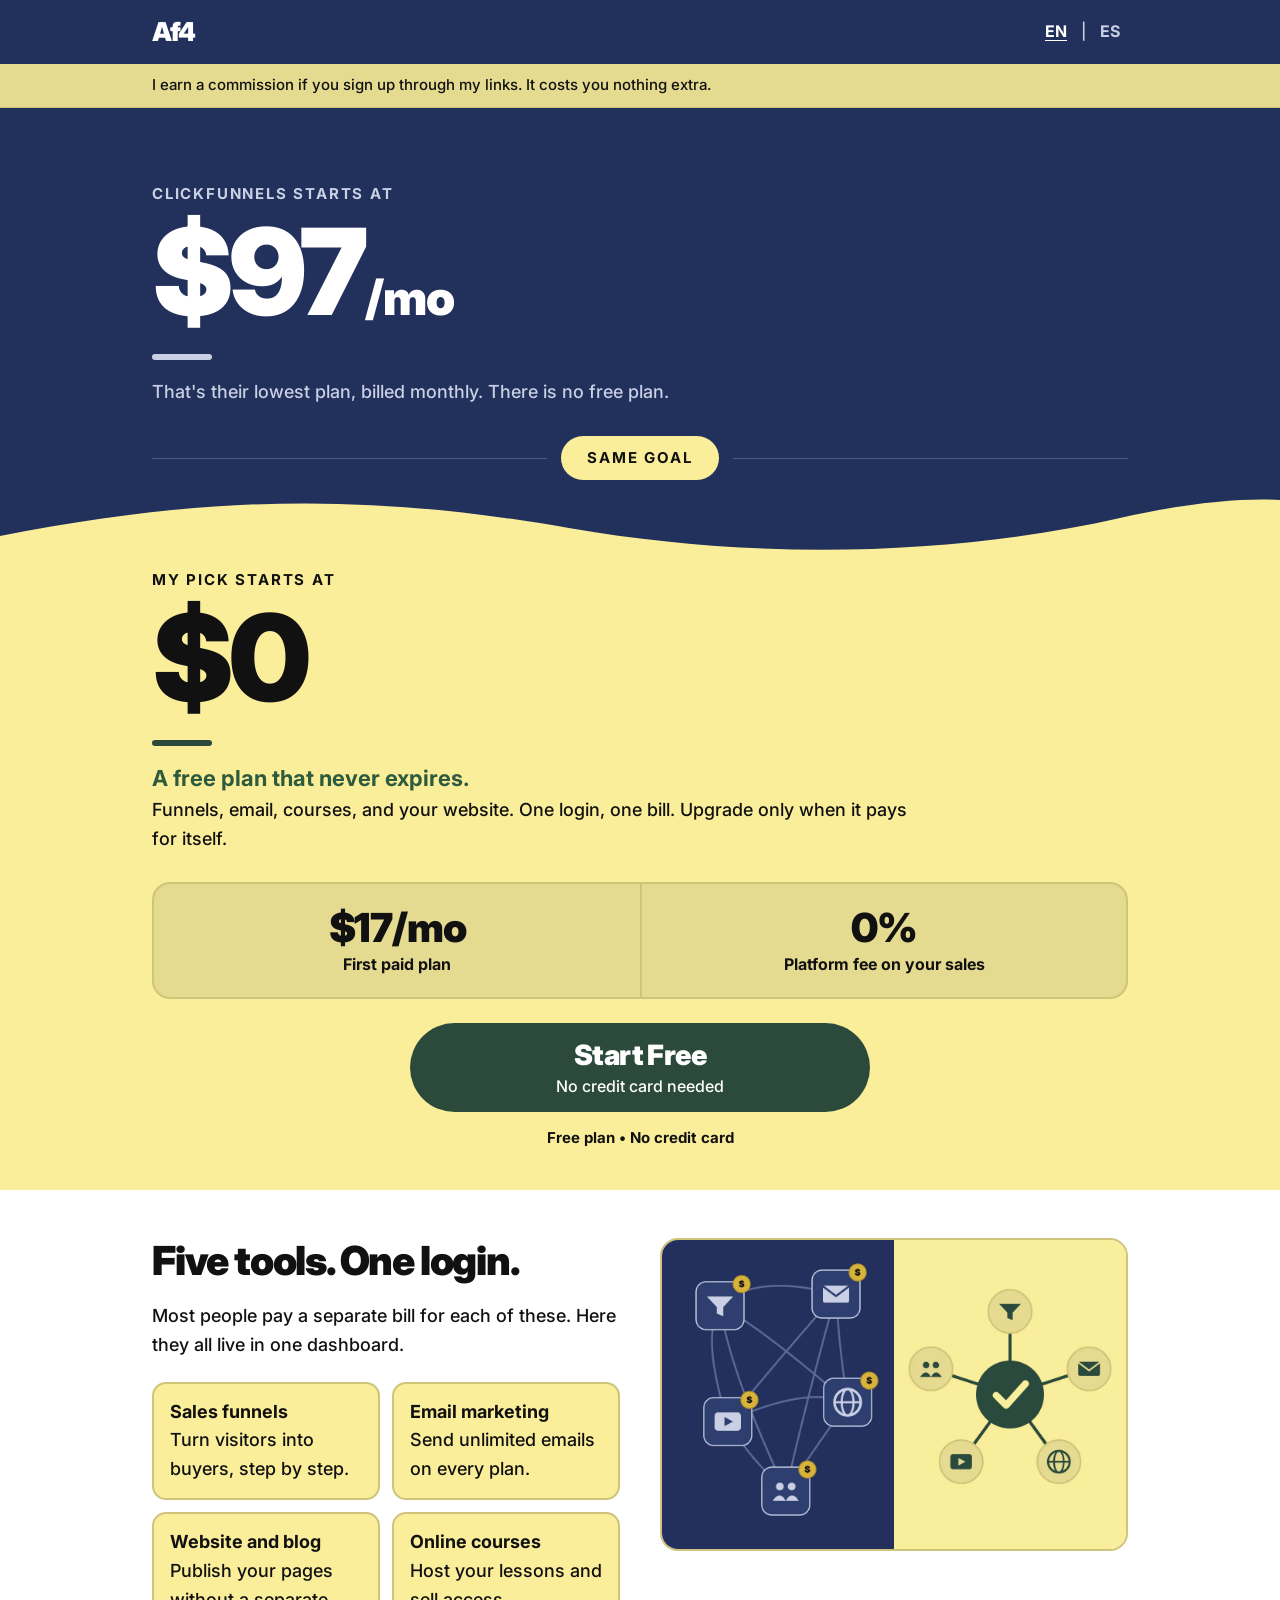
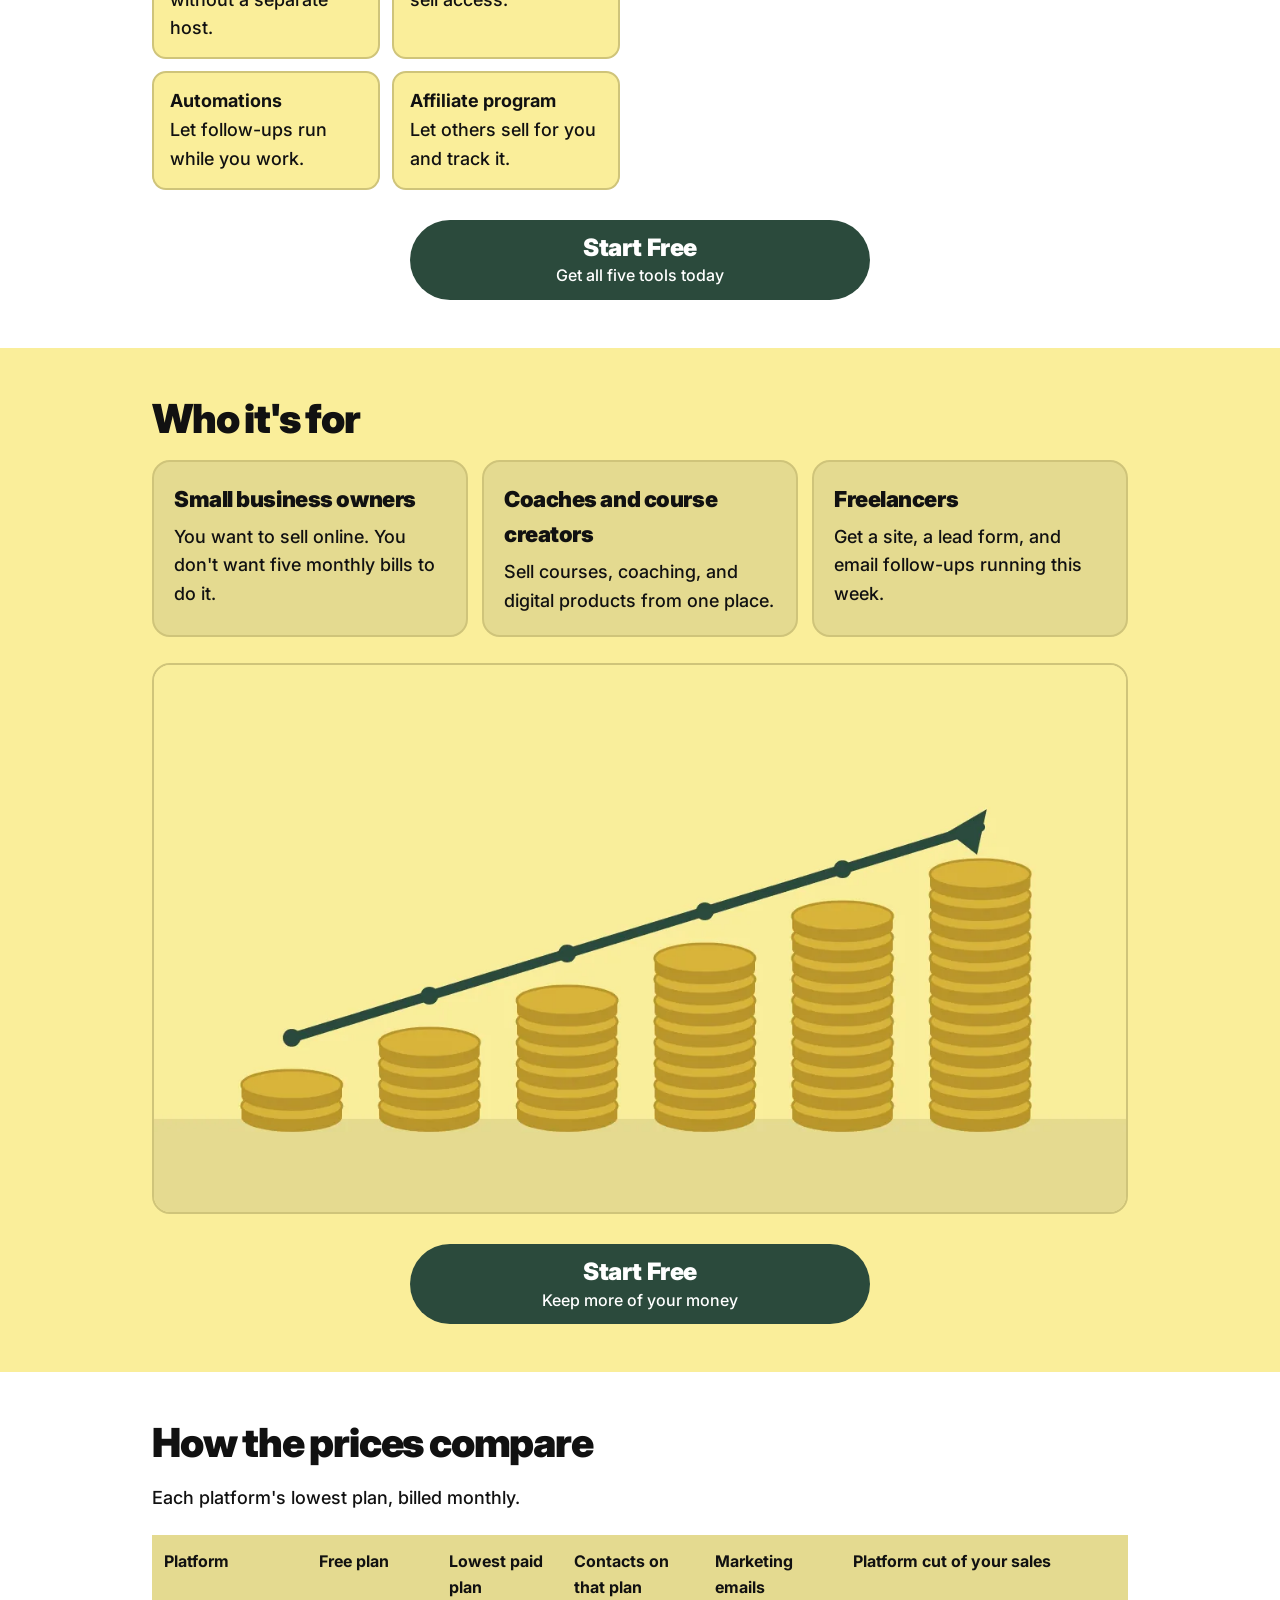
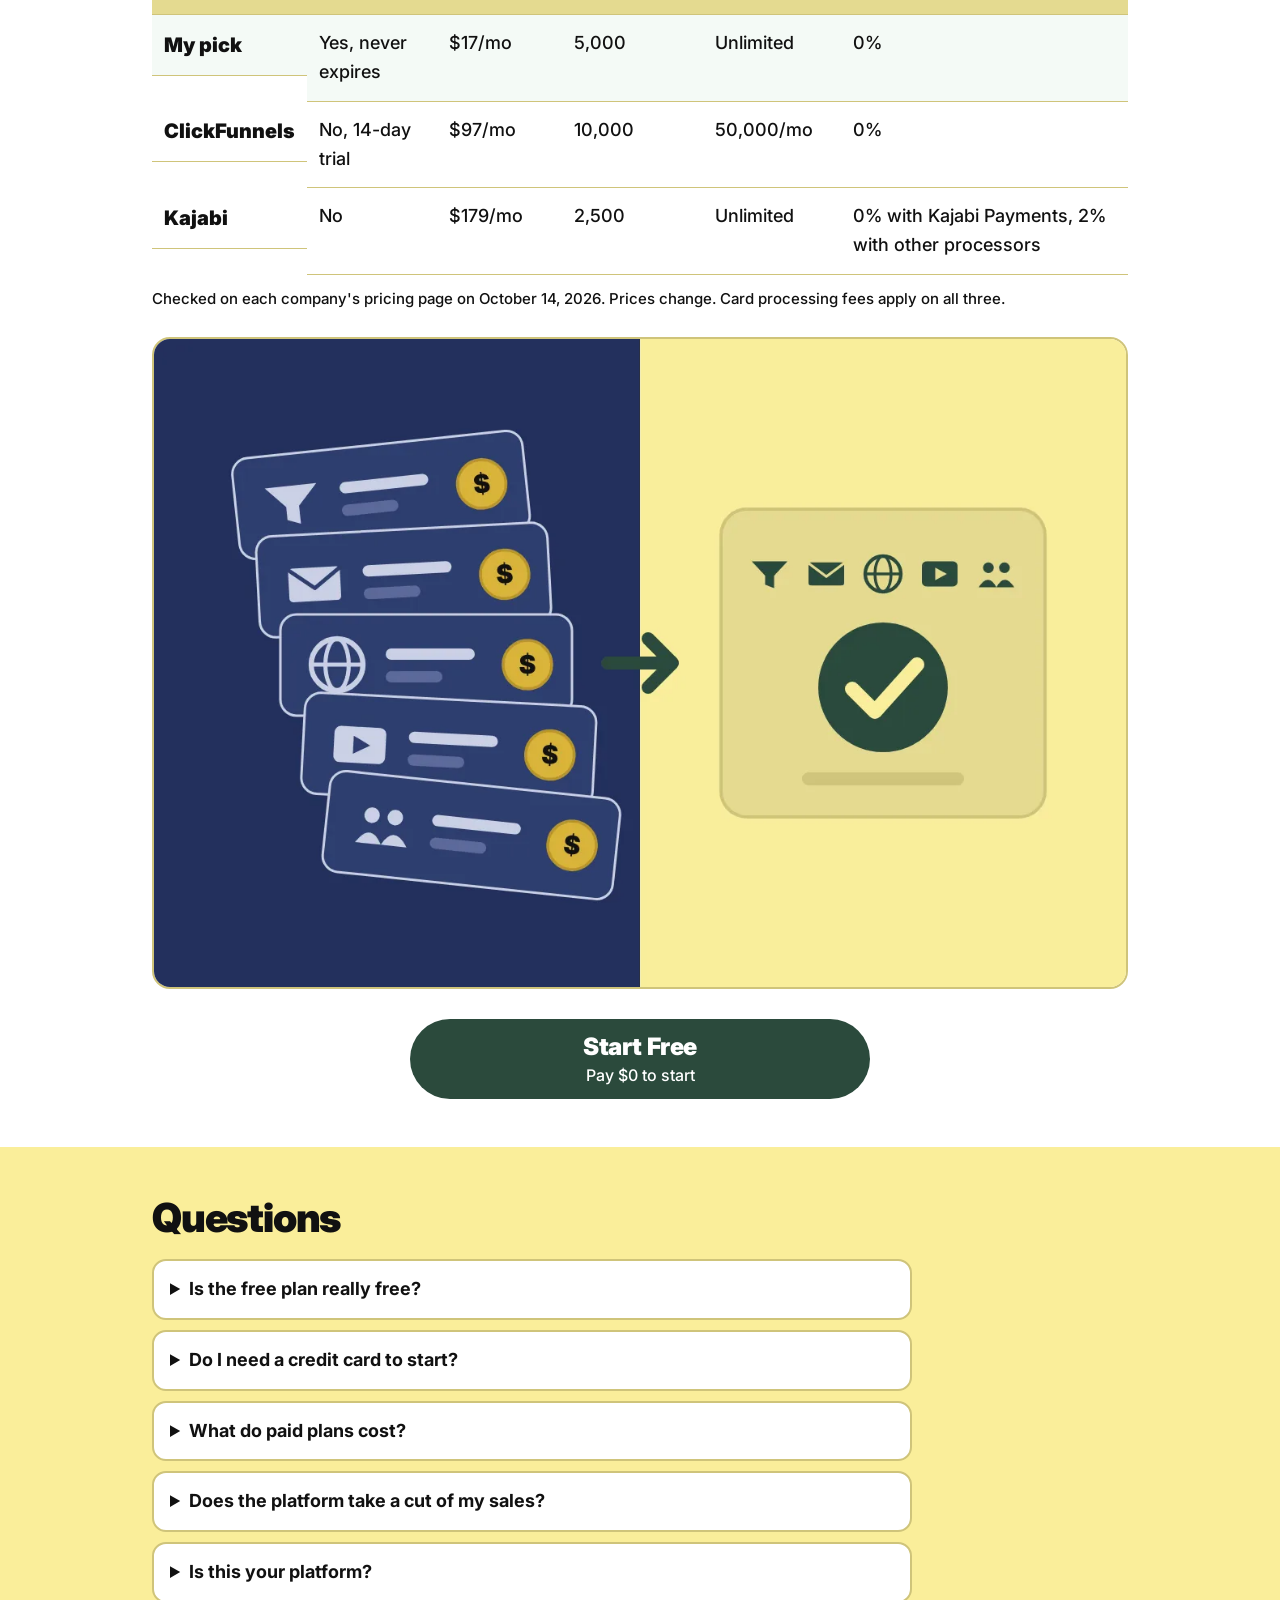
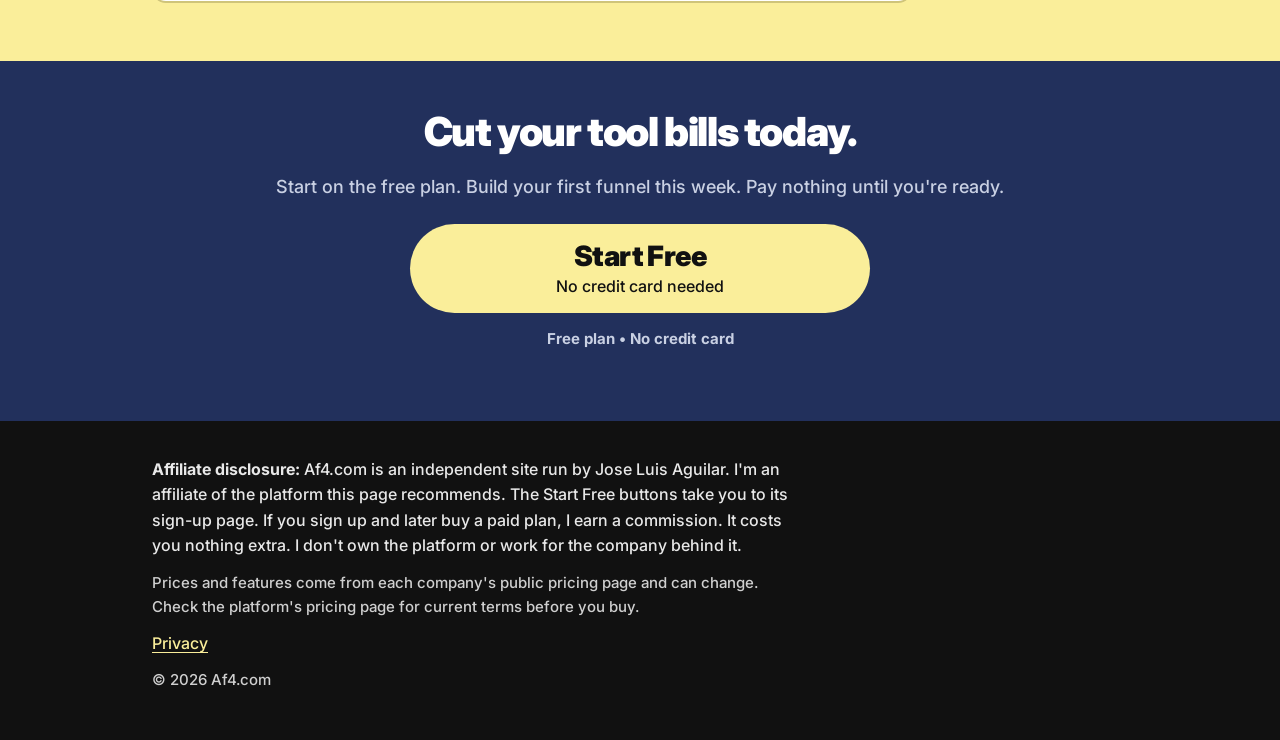
==== index.html @ 6cb2941d "Add files via upload" ====
<!doctype html>
<html lang="en">
<head>
<meta charset="utf-8">
<meta name="viewport" content="width=device-width, initial-scale=1">
<title>One Marketing Platform Instead of Five. Start at $0.</title>
<meta name="description" content="Funnels, email, courses, and a website in one platform. Cut your tool bills and start on a free plan that never expires. No credit card needed.">
<link rel="canonical" href="https://af4.com/">
<link rel="alternate" hreflang="en" href="https://af4.com/">
<link rel="alternate" hreflang="es" href="https://af4.com/es/">
<link rel="alternate" hreflang="x-default" href="https://af4.com/">
<meta property="og:type" content="website">
<meta property="og:locale" content="en_US">
<meta property="og:title" content="One Marketing Platform Instead of Five. Start at $0.">
<meta property="og:description" content="Stop paying for five tools. Funnels, email, courses, and a website in one place. Free plan, no credit card.">
<meta property="og:url" content="https://af4.com/">
<meta property="og:image" content="https://af4.com/assets/img/share-en.jpg">
<meta property="og:image:width" content="1200">
<meta property="og:image:height" content="630">
<meta name="twitter:card" content="summary_large_image">
<link rel="preconnect" href="https://fonts.googleapis.com">
<link rel="preconnect" href="https://fonts.gstatic.com" crossorigin>
<link href="https://fonts.googleapis.com/css2?family=Inter:wght@500;700;900&display=swap" rel="stylesheet">
<link rel="stylesheet" href="/assets/styles.css">
</head>
<body>
<a class="skip" href="#main">Skip to content</a>

<header class="site-header">
  <div class="wrap">
    <a class="wordmark" href="/">Af4</a>
    <nav class="lang" aria-label="Language">
      <a href="/" hreflang="en" lang="en" aria-current="page">EN</a>
      <span aria-hidden="true">|</span>
      <a href="/es/" hreflang="es" lang="es">ES</a>
    </nav>
  </div>
</header>

<div class="disclosure"><div class="wrap">I earn a commission if you sign up through my links. It costs you nothing extra.</div></div>

<main id="main">

  <!-- 3. Hero -->
  <section class="hero" aria-labelledby="hero-title">
    <div class="hero-top">
      <div class="wrap">
        <!-- Verified Oct 14, 2026: clickfunnels.com/pricing, Launch plan, monthly billing -->
        <p><span class="eyebrow">ClickFunnels starts at</span><span class="big">$97<small>/mo</small></span></p>
        <span class="bar" aria-hidden="true"></span>
        <p class="lede">That's their lowest plan, billed monthly. There is no free plan.</p>
        <div class="seam"><span class="pill">Same goal</span></div>
      </div>
    </div>
    <svg class="wave" viewBox="0 0 1440 80" preserveAspectRatio="none" aria-hidden="true" focusable="false">
      <path d="M0 52 C 240 10, 420 10, 640 44 C 860 78, 1080 70, 1260 34 C 1340 18, 1400 14, 1440 16 L1440 80 L0 80 Z" fill="#FAEE9A"/>
    </svg>
    <div class="hero-bottom">
      <div class="wrap">
        <h1 id="hero-title"><span class="eyebrow">My pick starts at</span><span class="big">$0</span></h1>
        <span class="bar" style="background:var(--green)" aria-hidden="true"></span>
        <p class="highlight">A free plan that never expires.</p>
        <p class="sub">Funnels, email, courses, and your website. One login, one bill. Upgrade only when it pays for itself.</p>

        <!-- 4. Stat box -->
        <section class="stats" aria-label="Key numbers">
          <div class="stat"><strong>$17/mo</strong><span>First paid plan</span></div>
          <div class="stat"><strong>0%</strong><span>Platform fee on your sales</span></div>
        </section>

        <!-- 5. Primary CTA -->
        <div class="cta-block">
          <a class="cta" href="https://systeme.io/?sa=sa0250011128a891fabc97c78c0dd8a0781482b298" target="_blank" rel="sponsored noopener">Start Free<small>No credit card needed</small></a>
          <p class="micro">Free plan • No credit card</p>
        </div>
      </div>
    </div>
  </section>

  <!-- 6. What you can build -->
  <section class="section section-alt" aria-labelledby="build-title">
    <div class="wrap split">
      <div>
        <h2 id="build-title">Five tools. One login.</h2>
        <p class="intro">Most people pay a separate bill for each of these. Here they all live in one dashboard.</p>
        <ul class="features">
          <li><b>Sales funnels</b>Turn visitors into buyers, step by step.</li>
          <li><b>Email marketing</b>Send unlimited emails on every plan.</li>
          <li><b>Website and blog</b>Publish your pages without a separate host.</li>
          <li><b>Online courses</b>Host your lessons and sell access.</li>
          <li><b>Automations</b>Let follow-ups run while you work.</li>
          <li><b>Affiliate program</b>Let others sell for you and track it.</li>
        </ul>
      </div>
      <img class="figure" src="/assets/img/one-platform-fewer-tools.webp" width="1200" height="800" loading="lazy" alt="Five separate tools tangled together on the left, the same five connected to one hub on the right">
    </div>
    <div class="wrap mid-cta">
      <a class="cta" href="https://systeme.io/?sa=sa0250011128a891fabc97c78c0dd8a0781482b298" target="_blank" rel="sponsored noopener">Start Free<small>Get all five tools today</small></a>
    </div>
  </section>

  <!-- 7. Who it's for -->
  <section class="section" aria-labelledby="who-title">
    <div class="wrap">
      <h2 id="who-title">Who it's for</h2>
      <div class="cards">
        <article class="card">
          <h3>Small business owners</h3>
          <p>You want to sell online. You don't want five monthly bills to do it.</p>
        </article>
        <article class="card">
          <h3>Coaches and course creators</h3>
          <p>Sell courses, coaching, and digital products from one place.</p>
        </article>
        <article class="card">
          <h3>Freelancers</h3>
          <p>Get a site, a lead form, and email follow-ups running this week.</p>
        </article>
      </div>
      <img class="figure" src="/assets/img/save-money-on-software.webp" width="1200" height="675" loading="lazy" alt="Stacks of coins growing taller month after month">
      <div class="mid-cta">
        <a class="cta" href="https://systeme.io/?sa=sa0250011128a891fabc97c78c0dd8a0781482b298" target="_blank" rel="sponsored noopener">Start Free<small>Keep more of your money</small></a>
      </div>
    </div>
  </section>

  <!-- 8. Comparison -->
  <section class="section section-alt" aria-labelledby="compare-title">
    <div class="wrap">
      <h2 id="compare-title">How the prices compare</h2>
      <p class="intro">Each platform's lowest plan, billed monthly.</p>
      <table class="compare">
        <caption>Checked on each company's pricing page on October 14, 2026. Prices change. Card processing fees apply on all three.</caption>
        <thead>
          <tr><th scope="col">Platform</th><th scope="col">Free plan</th><th scope="col">Lowest paid plan</th><th scope="col">Contacts on that plan</th><th scope="col">Marketing emails</th><th scope="col">Platform cut of your sales</th></tr>
        </thead>
        <tbody>
          <tr class="us">
            <th scope="row">My pick</th>
            <td data-label="Free plan">Yes, never expires</td>
            <td data-label="Lowest paid plan">$17/mo</td>
            <td data-label="Contacts on that plan">5,000</td>
            <td data-label="Marketing emails">Unlimited</td>
            <td data-label="Platform cut of your sales">0%</td>
          </tr>
          <tr>
            <th scope="row">ClickFunnels</th>
            <td data-label="Free plan">No, 14-day trial</td>
            <td data-label="Lowest paid plan">$97/mo</td>
            <td data-label="Contacts on that plan">10,000</td>
            <td data-label="Marketing emails">50,000/mo</td>
            <td data-label="Platform cut of your sales">0%</td>
          </tr>
          <tr>
            <th scope="row">Kajabi</th>
            <td data-label="Free plan">No</td>
            <td data-label="Lowest paid plan">$179/mo</td>
            <td data-label="Contacts on that plan">2,500</td>
            <td data-label="Marketing emails">Unlimited</td>
            <td data-label="Platform cut of your sales">0% with Kajabi Payments, 2% with other processors</td>
          </tr>
        </tbody>
      </table>
      <img class="figure" src="/assets/img/five-bills-to-one.webp" width="1200" height="800" loading="lazy" alt="Five monthly tool bills on the left replaced by one platform on the right">
      <div class="mid-cta">
        <a class="cta" href="https://systeme.io/?sa=sa0250011128a891fabc97c78c0dd8a0781482b298" target="_blank" rel="sponsored noopener">Start Free<small>Pay $0 to start</small></a>
      </div>
    </div>
  </section>

  <!-- 9. FAQ -->
  <section class="section faq" aria-labelledby="faq-title">
    <div class="wrap">
      <h2 id="faq-title">Questions</h2>
      <details>
        <summary>Is the free plan really free?</summary>
        <p>Yes. It never expires. It includes up to 2,000 contacts, 3 funnels, and 1 course.</p>
      </details>
      <details>
        <summary>Do I need a credit card to start?</summary>
        <p>No. You can sign up for the free plan without one.</p>
      </details>
      <details>
        <summary>What do paid plans cost?</summary>
        <p>Paid plans are $17, $47, and $97 a month. Annual billing gives you 2 months free. Paid plans come with a 14-day free trial.</p>
      </details>
      <details>
        <summary>Does the platform take a cut of my sales?</summary>
        <p>No. It charges 0% transaction fees on every plan. Your payment processor, like Stripe or PayPal, still charges its own fee.</p>
      </details>
      <details>
        <summary>Is this your platform?</summary>
        <p>No. I'm an independent affiliate. The Start Free buttons take you to the platform's own sign-up page. If you sign up and later buy a paid plan, I earn a commission. Your price stays the same.</p>
      </details>
    </div>
  </section>

  <!-- 10. Final CTA -->
  <section class="section final" aria-labelledby="final-title">
    <div class="wrap">
      <h2 id="final-title">Cut your tool bills today.</h2>
      <p>Start on the free plan. Build your first funnel this week. Pay nothing until you're ready.</p>
      <a class="cta" href="https://systeme.io/?sa=sa0250011128a891fabc97c78c0dd8a0781482b298" target="_blank" rel="sponsored noopener">Start Free<small>No credit card needed</small></a>
      <p class="micro">Free plan • No credit card</p>
    </div>
  </section>

</main>

<!-- 11. Footer -->
<footer class="site-footer">
  <div class="wrap">
    <p><strong>Affiliate disclosure:</strong> Af4.com is an independent site run by Jose Luis Aguilar. I'm an affiliate of the platform this page recommends. The Start Free buttons take you to its sign-up page. If you sign up and later buy a paid plan, I earn a commission. It costs you nothing extra. I don't own the platform or work for the company behind it.</p>
    <p class="fineprint">Prices and features come from each company's public pricing page and can change. Check the platform's pricing page for current terms before you buy.</p>
    <p><a href="/privacy.html">Privacy</a></p>
    <p class="fineprint">© 2026 Af4.com</p>
  </div>
</footer>

<div class="sticky-cta">
  <span>Free plan. No credit card.</span>
  <a href="https://systeme.io/?sa=sa0250011128a891fabc97c78c0dd8a0781482b298" target="_blank" rel="sponsored noopener">Start Free</a>
</div>
</body>
</html>
---- assets/styles.css ----
/* Af4.com shared styles. Mobile first. Tokens from AF4context.md */
:root {
  --navy: #22305C;
  --navy-text: #C9D0E3;
  --yellow: #FAEE9A;
  --yellow-card: #E4DA90;
  --card-border: #CFC47A;
  --green: #2B4A3C;
  --green-text: #2E5A3E;
  --ink: #111111;
  --white: #FFFFFF;
  --font: "Inter", system-ui, -apple-system, "Segoe UI", Roboto, sans-serif;
  --measure: 65ch;
  --gutter: 20px;
}

*, *::before, *::after { box-sizing: border-box; }

html { -webkit-text-size-adjust: 100%; }

body {
  margin: 0;
  font-family: var(--font);
  font-weight: 500;
  font-size: 18px;
  line-height: 1.6;
  color: var(--ink);
  background: var(--yellow);
  overflow-x: hidden;
}

img { max-width: 100%; height: auto; display: block; }

a { color: var(--green-text); text-underline-offset: 3px; }

a:focus-visible, summary:focus-visible {
  outline: 3px solid var(--green);
  outline-offset: 3px;
  border-radius: 6px;
}

.wrap {
  width: 100%;
  max-width: 1040px;
  margin: 0 auto;
  padding: 0 var(--gutter);
}

.skip {
  position: absolute;
  left: -9999px;
}
.skip:focus {
  left: 12px; top: 12px;
  background: var(--white);
  padding: 8px 12px;
  z-index: 10;
}

/* Header */
.site-header { background: var(--navy); }
.site-header .wrap {
  display: flex;
  align-items: center;
  justify-content: space-between;
  min-height: 64px;
}
.wordmark {
  color: var(--white);
  font-weight: 900;
  font-size: 26px;
  letter-spacing: -0.03em;
  text-decoration: none;
}
.lang { display: flex; gap: 6px; align-items: center; color: var(--navy-text); font-size: 16px; }
.lang a {
  color: var(--navy-text);
  font-weight: 700;
  text-decoration: none;
  padding: 6px 8px;
  border-radius: 8px;
}
.lang a[aria-current="page"] { color: var(--white); text-decoration: underline; }

/* Short disclosure, above the fold */
.disclosure {
  margin: 0;
  background: var(--yellow-card);
  border-bottom: 1px solid var(--card-border);
  font-size: 15px;
  line-height: 1.5;
  padding: 10px 0;
}

/* Hero */
.hero-top {
  background: var(--navy);
  color: var(--white);
  padding-top: 40px;
}
.eyebrow {
  display: block;
  margin: 0 0 6px;
  font-size: 15px;
  font-weight: 700;
  letter-spacing: 0.12em;
  text-transform: uppercase;
}
.hero-top .eyebrow { color: var(--navy-text); }
.big {
  display: block;
  margin: 0;
  font-weight: 900;
  font-size: 56px;
  line-height: 1;
  letter-spacing: -0.04em;
}
.big small { font-size: 0.4em; letter-spacing: -0.02em; }
.bar {
  display: block;
  width: 60px;
  height: 6px;
  border-radius: 6px;
  background: var(--navy-text);
  margin: 22px 0 18px;
}
.lede { margin: 0; color: var(--navy-text); max-width: var(--measure); }

.seam {
  display: flex;
  align-items: center;
  gap: 14px;
  padding: 30px 0 4px;
}
.seam::before, .seam::after {
  content: "";
  flex: 1;
  height: 1px;
  background: #4A5A8C;
}
.pill {
  background: var(--yellow);
  color: var(--ink);
  font-weight: 700;
  font-size: 15px;
  letter-spacing: 0.12em;
  text-transform: uppercase;
  border-radius: 999px;
  padding: 10px 26px;
  white-space: nowrap;
}

.wave { display: block; width: 100%; height: 56px; background: var(--navy); }

.hero-bottom { padding: 4px 0 40px; }
.hero-bottom h1 { margin: 0; }
.highlight {
  margin: 10px 0 2px;
  color: var(--green-text);
  font-weight: 700;
  font-size: 22px;
  line-height: 1.35;
}
.sub { margin: 0; max-width: var(--measure); }

/* Stat box */
.stats {
  display: grid;
  grid-template-columns: 1fr 1fr;
  margin: 28px 0 0;
  background: var(--yellow-card);
  border: 2px solid var(--card-border);
  border-radius: 18px;
  overflow: hidden;
}
.stat { padding: 18px 12px; text-align: center; }
.stat + .stat { border-left: 2px solid var(--card-border); }
.stat strong {
  display: block;
  font-weight: 900;
  font-size: 30px;
  line-height: 1.1;
  letter-spacing: -0.03em;
}
.stat span { display: block; font-size: 16px; font-weight: 700; line-height: 1.35; margin-top: 4px; }

/* CTA */
.cta-block { margin-top: 24px; text-align: center; }
.cta {
  display: inline-block;
  width: 100%;
  max-width: 460px;
  background: var(--green);
  color: var(--white);
  text-decoration: none;
  border-radius: 999px;
  padding: 16px 24px;
  font-weight: 900;
  font-size: 28px;
  line-height: 1.2;
  letter-spacing: -0.02em;
}
.cta small {
  display: block;
  font-weight: 500;
  font-size: 16px;
  letter-spacing: 0;
  margin-top: 4px;
}
.cta:hover { background: #1F3A2D; }
.micro { margin: 14px 0 0; font-size: 15px; font-weight: 700; }

/* Sections */
.section { padding: 48px 0; }
.section-alt { background: var(--white); }
.section h2 {
  margin: 0 0 18px;
  font-weight: 900;
  font-size: 32px;
  line-height: 1.15;
  letter-spacing: -0.03em;
}
.intro { margin: 0 0 22px; max-width: var(--measure); }
.figure { margin: 26px 0 0; border-radius: 18px; overflow: hidden; border: 2px solid var(--card-border); }

/* Features */
.features { list-style: none; margin: 0; padding: 0; display: grid; gap: 12px; }
.features li {
  background: var(--white);
  border: 2px solid var(--card-border);
  border-radius: 14px;
  padding: 14px 16px;
  max-width: var(--measure);
}
.section-alt .features li { background: var(--yellow); }
.features b { display: block; font-weight: 700; }

/* Audience cards */
.cards { display: grid; gap: 14px; }
.card {
  background: var(--yellow-card);
  border: 2px solid var(--card-border);
  border-radius: 18px;
  padding: 20px;
}
.card h3 { margin: 0 0 6px; font-size: 22px; font-weight: 900; letter-spacing: -0.02em; }
.card p { margin: 0; }

/* Comparison table: cards on phones, table on wider screens */
.compare { width: 100%; border-collapse: collapse; }
.compare caption {
  caption-side: bottom;
  text-align: left;
  font-size: 15px;
  margin-top: 12px;
}
.compare thead { position: absolute; left: -9999px; }
.compare tr {
  display: block;
  background: var(--white);
  border: 2px solid var(--card-border);
  border-radius: 18px;
  padding: 12px 16px;
  margin-bottom: 14px;
}
.compare tr.us { border-color: var(--green); border-width: 3px; }
.compare th[scope="row"] {
  display: block;
  text-align: left;
  font-size: 22px;
  font-weight: 900;
  padding: 4px 0 8px;
}
.compare td {
  display: flex;
  justify-content: space-between;
  gap: 12px;
  padding: 8px 0;
  border-top: 1px solid var(--yellow-card);
  text-align: right;
}
.compare td::before {
  content: attr(data-label);
  font-weight: 700;
  text-align: left;
}

/* FAQ */
.faq details {
  background: var(--white);
  border: 2px solid var(--card-border);
  border-radius: 14px;
  padding: 0 16px;
  margin-bottom: 10px;
  max-width: 760px;
}
.faq summary {
  cursor: pointer;
  font-weight: 700;
  padding: 14px 0;
}
.faq details p { margin: 0 0 16px; max-width: var(--measure); }

/* Final CTA */
.final { background: var(--navy); color: var(--white); text-align: center; }
.final h2 { color: var(--white); }
.final p { color: var(--navy-text); margin: 0 auto 22px; max-width: var(--measure); }
.final .micro { color: var(--navy-text); margin-top: 14px; }
.final .cta { background: var(--yellow); color: var(--ink); }
.final .cta:hover { background: #F3E47A; }

/* Footer */
.site-footer {
  background: var(--ink);
  color: #E8E8E8;
  padding: 36px 0;
  font-size: 16px;
}
.site-footer p { margin: 0 0 12px; max-width: var(--measure); }
.site-footer a { color: var(--yellow); }
.site-footer .fineprint { font-size: 15px; color: #CFCFCF; }

/* Tablet and up */
@media (min-width: 640px) {
  :root { --gutter: 32px; }
  .big { font-size: 96px; }
  .stat strong { font-size: 40px; }
  .stat { padding: 22px 16px; }
  .section h2 { font-size: 40px; }
  .features { grid-template-columns: 1fr 1fr; }
  .cards { grid-template-columns: repeat(3, 1fr); }
  .wave { height: 80px; }
}

@media (min-width: 900px) {
  .hero-top { padding-top: 56px; }
  .big { font-size: 120px; }
  .split { display: grid; grid-template-columns: 1fr 1fr; gap: 40px; align-items: start; }
  .split .figure { margin-top: 0; }

  .compare thead { position: static; }
  .compare tr, .compare tr.us { display: table-row; border: 0; padding: 0; margin: 0; background: none; }
  .compare th, .compare td {
    display: table-cell;
    padding: 14px 12px;
    border-bottom: 1px solid var(--card-border);
    text-align: left;
    vertical-align: top;
    font-size: 18px;
  }
  .compare thead th { font-size: 16px; font-weight: 700; background: var(--yellow-card); }
  .compare th[scope="row"] { font-size: 20px; padding: 14px 12px; }
  .compare tr.us th, .compare tr.us td { background: #F4FAF6; }
  .compare td::before { content: none; }
}

/* Mid-page CTAs: one after each main section */
.mid-cta {
  margin-top: 30px;
  text-align: center;
}
.mid-cta .cta { font-size: 24px; padding: 14px 24px; }
.mid-cta p { margin: 10px auto 0; font-size: 16px; font-weight: 700; max-width: var(--measure); }

/* Sticky sign-up bar, phones only */
.sticky-cta {
  position: fixed;
  left: 0; right: 0; bottom: 0;
  z-index: 20;
  background: var(--navy);
  border-top: 2px solid var(--yellow);
  padding: 10px var(--gutter) calc(10px + env(safe-area-inset-bottom));
  display: flex;
  align-items: center;
  justify-content: space-between;
  gap: 12px;
}
.sticky-cta span { color: var(--white); font-weight: 700; font-size: 16px; line-height: 1.3; }
.sticky-cta a {
  flex-shrink: 0;
  background: var(--yellow);
  color: var(--ink);
  font-weight: 900;
  font-size: 18px;
  text-decoration: none;
  border-radius: 999px;
  padding: 10px 20px;
}
body { padding-bottom: 76px; }

@media (min-width: 900px) {
  .sticky-cta { display: none; }
  body { padding-bottom: 0; }
}
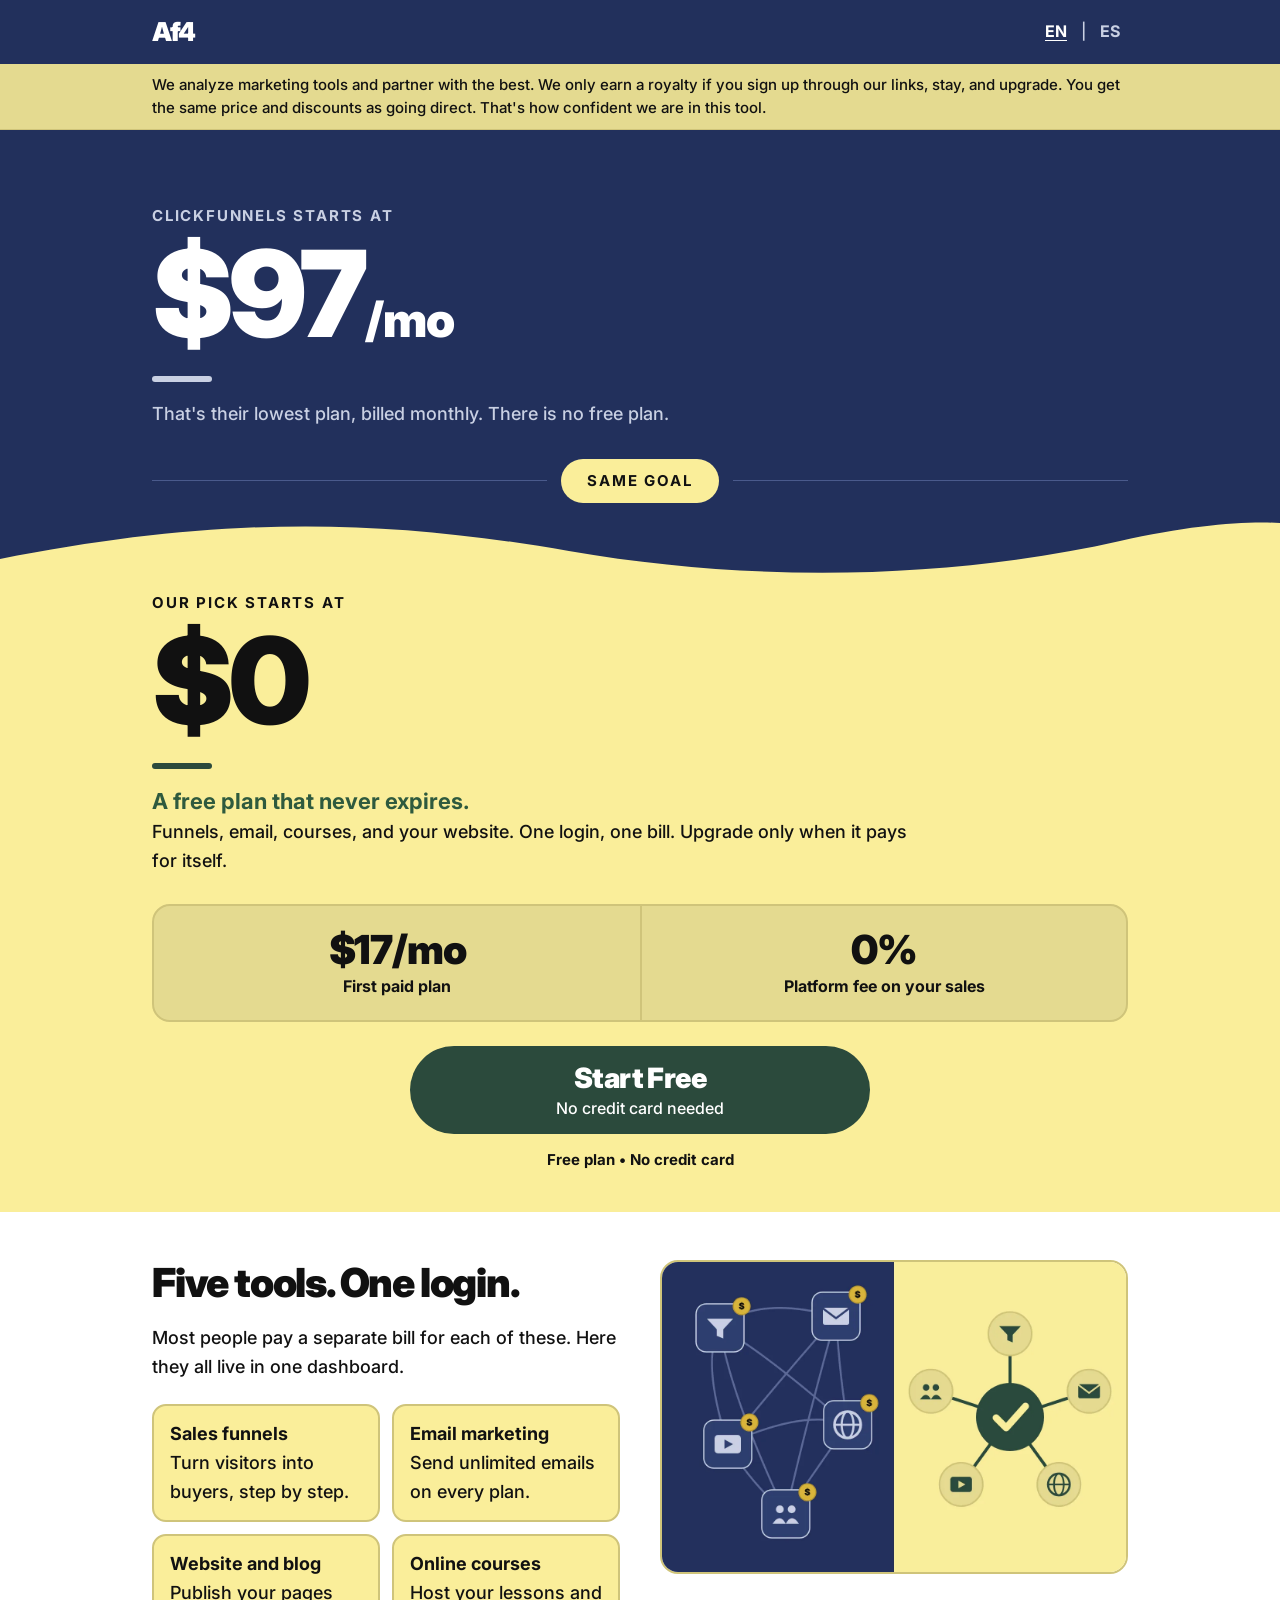
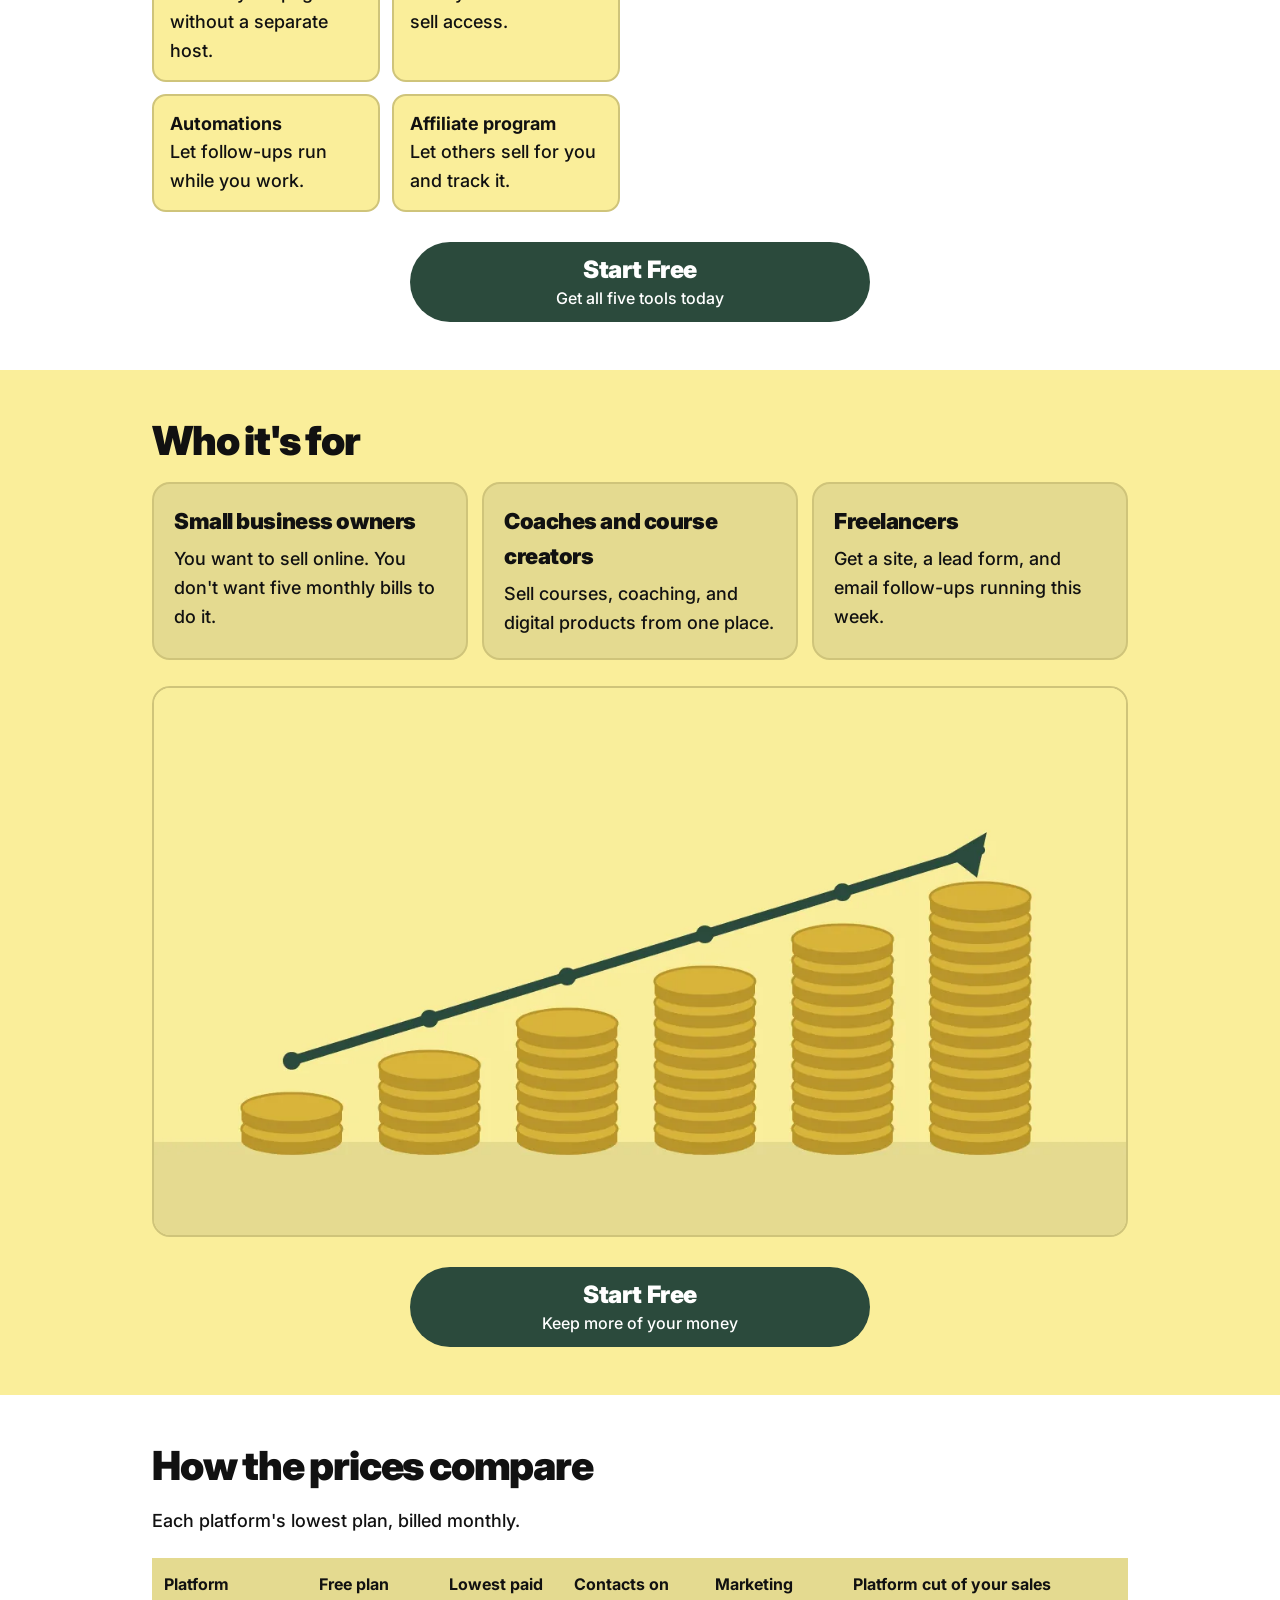
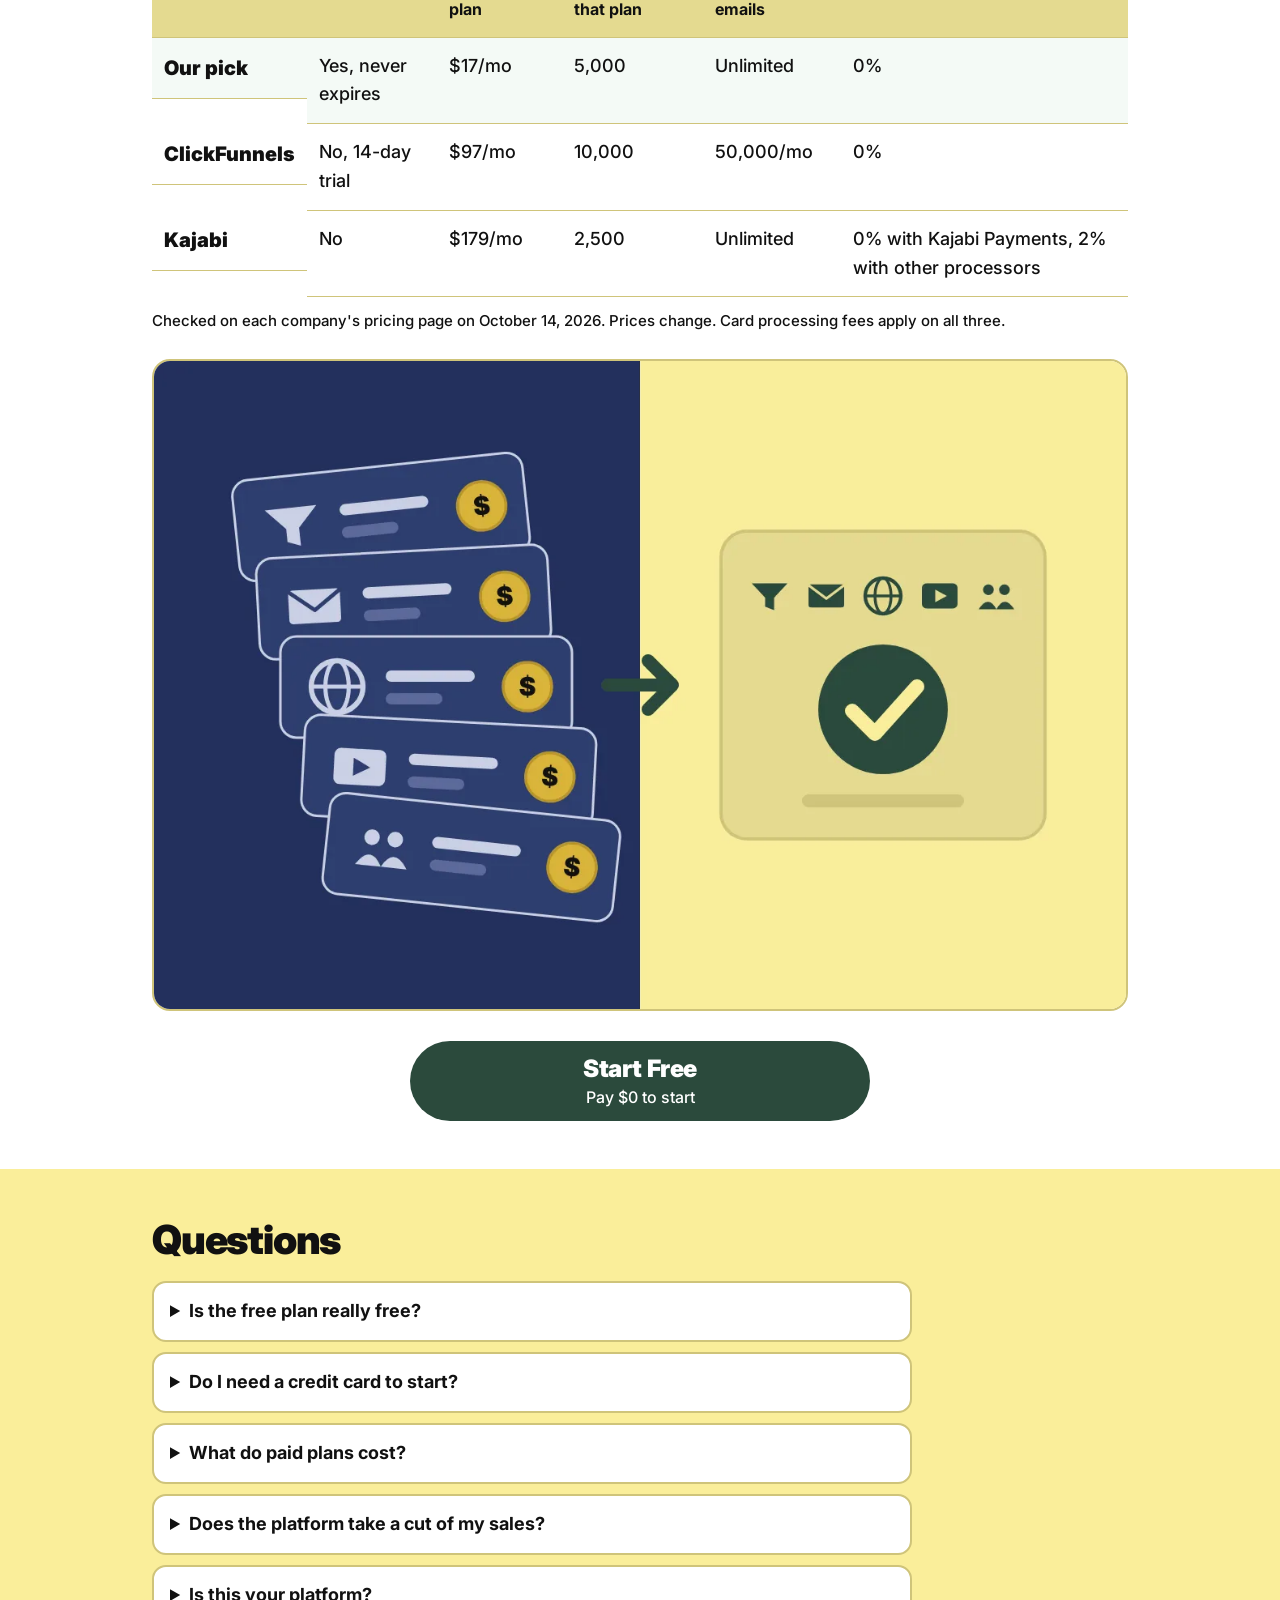
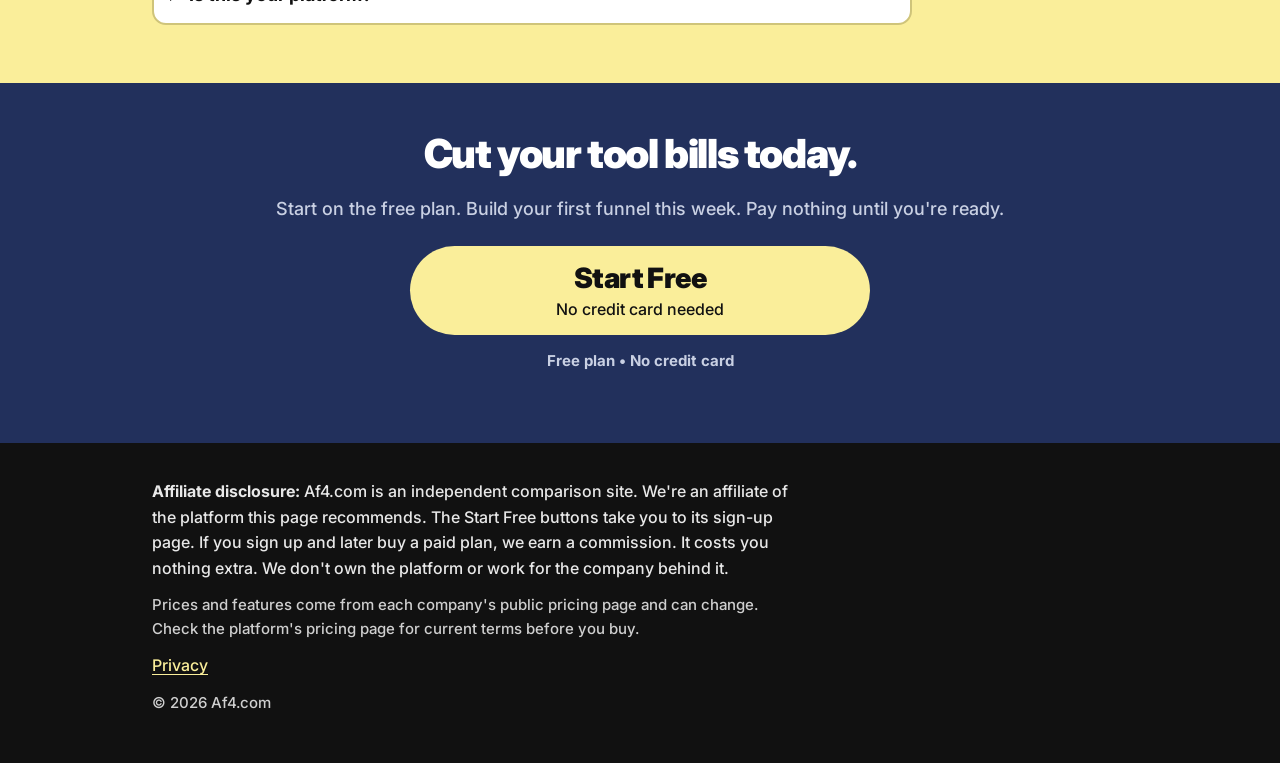
==== commit b188ab73: "Add files via upload" ====
--- a/index.html
+++ b/index.html
@@ -37,7 +37,7 @@
   </div>
 </header>
 
-<div class="disclosure"><div class="wrap">I earn a commission if you sign up through my links. It costs you nothing extra.</div></div>
+<div class="disclosure"><div class="wrap">We analyze marketing tools and partner with the best. We only earn a royalty if you sign up through our links, stay, and upgrade. You get the same price and discounts as going direct. That's how confident we are in this tool.</div></div>
 
 <main id="main">
 
@@ -57,7 +57,7 @@
     </svg>
     <div class="hero-bottom">
       <div class="wrap">
-        <h1 id="hero-title"><span class="eyebrow">My pick starts at</span><span class="big">$0</span></h1>
+        <h1 id="hero-title"><span class="eyebrow">Our pick starts at</span><span class="big">$0</span></h1>
         <span class="bar" style="background:var(--green)" aria-hidden="true"></span>
         <p class="highlight">A free plan that never expires.</p>
         <p class="sub">Funnels, email, courses, and your website. One login, one bill. Upgrade only when it pays for itself.</p>
@@ -136,7 +136,7 @@
         </thead>
         <tbody>
           <tr class="us">
-            <th scope="row">My pick</th>
+            <th scope="row">Our pick</th>
             <td data-label="Free plan">Yes, never expires</td>
             <td data-label="Lowest paid plan">$17/mo</td>
             <td data-label="Contacts on that plan">5,000</td>
@@ -190,7 +190,7 @@
       </details>
       <details>
         <summary>Is this your platform?</summary>
-        <p>No. I'm an independent affiliate. The Start Free buttons take you to the platform's own sign-up page. If you sign up and later buy a paid plan, I earn a commission. Your price stays the same.</p>
+        <p>No. We're an independent affiliate. The Start Free buttons take you to the platform's own sign-up page. If you sign up and later buy a paid plan, we earn a commission. Your price stays the same.</p>
       </details>
     </div>
   </section>
@@ -210,7 +210,7 @@
 <!-- 11. Footer -->
 <footer class="site-footer">
   <div class="wrap">
-    <p><strong>Affiliate disclosure:</strong> Af4.com is an independent site run by Jose Luis Aguilar. I'm an affiliate of the platform this page recommends. The Start Free buttons take you to its sign-up page. If you sign up and later buy a paid plan, I earn a commission. It costs you nothing extra. I don't own the platform or work for the company behind it.</p>
+    <p><strong>Affiliate disclosure:</strong> Af4.com is an independent comparison site. We're an affiliate of the platform this page recommends. The Start Free buttons take you to its sign-up page. If you sign up and later buy a paid plan, we earn a commission. It costs you nothing extra. We don't own the platform or work for the company behind it.</p>
     <p class="fineprint">Prices and features come from each company's public pricing page and can change. Check the platform's pricing page for current terms before you buy.</p>
     <p><a href="/privacy.html">Privacy</a></p>
     <p class="fineprint">© 2026 Af4.com</p>
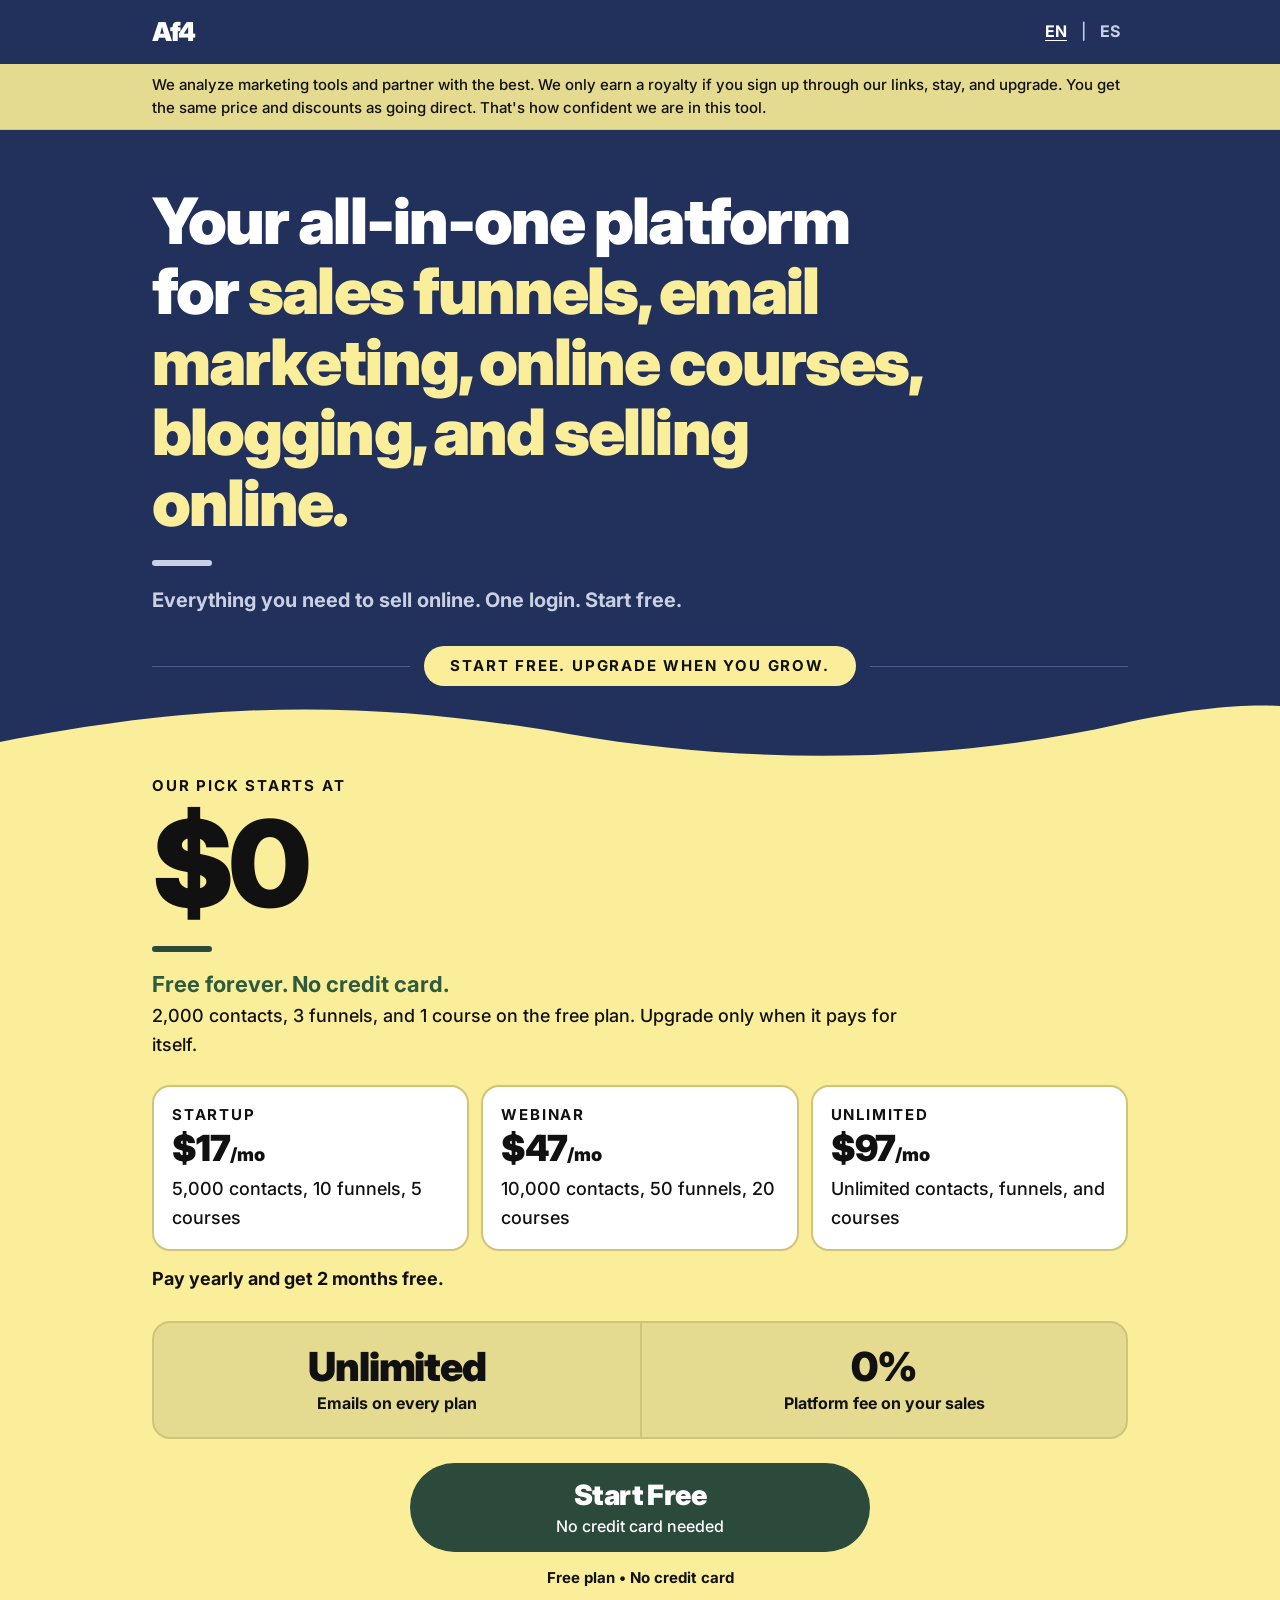
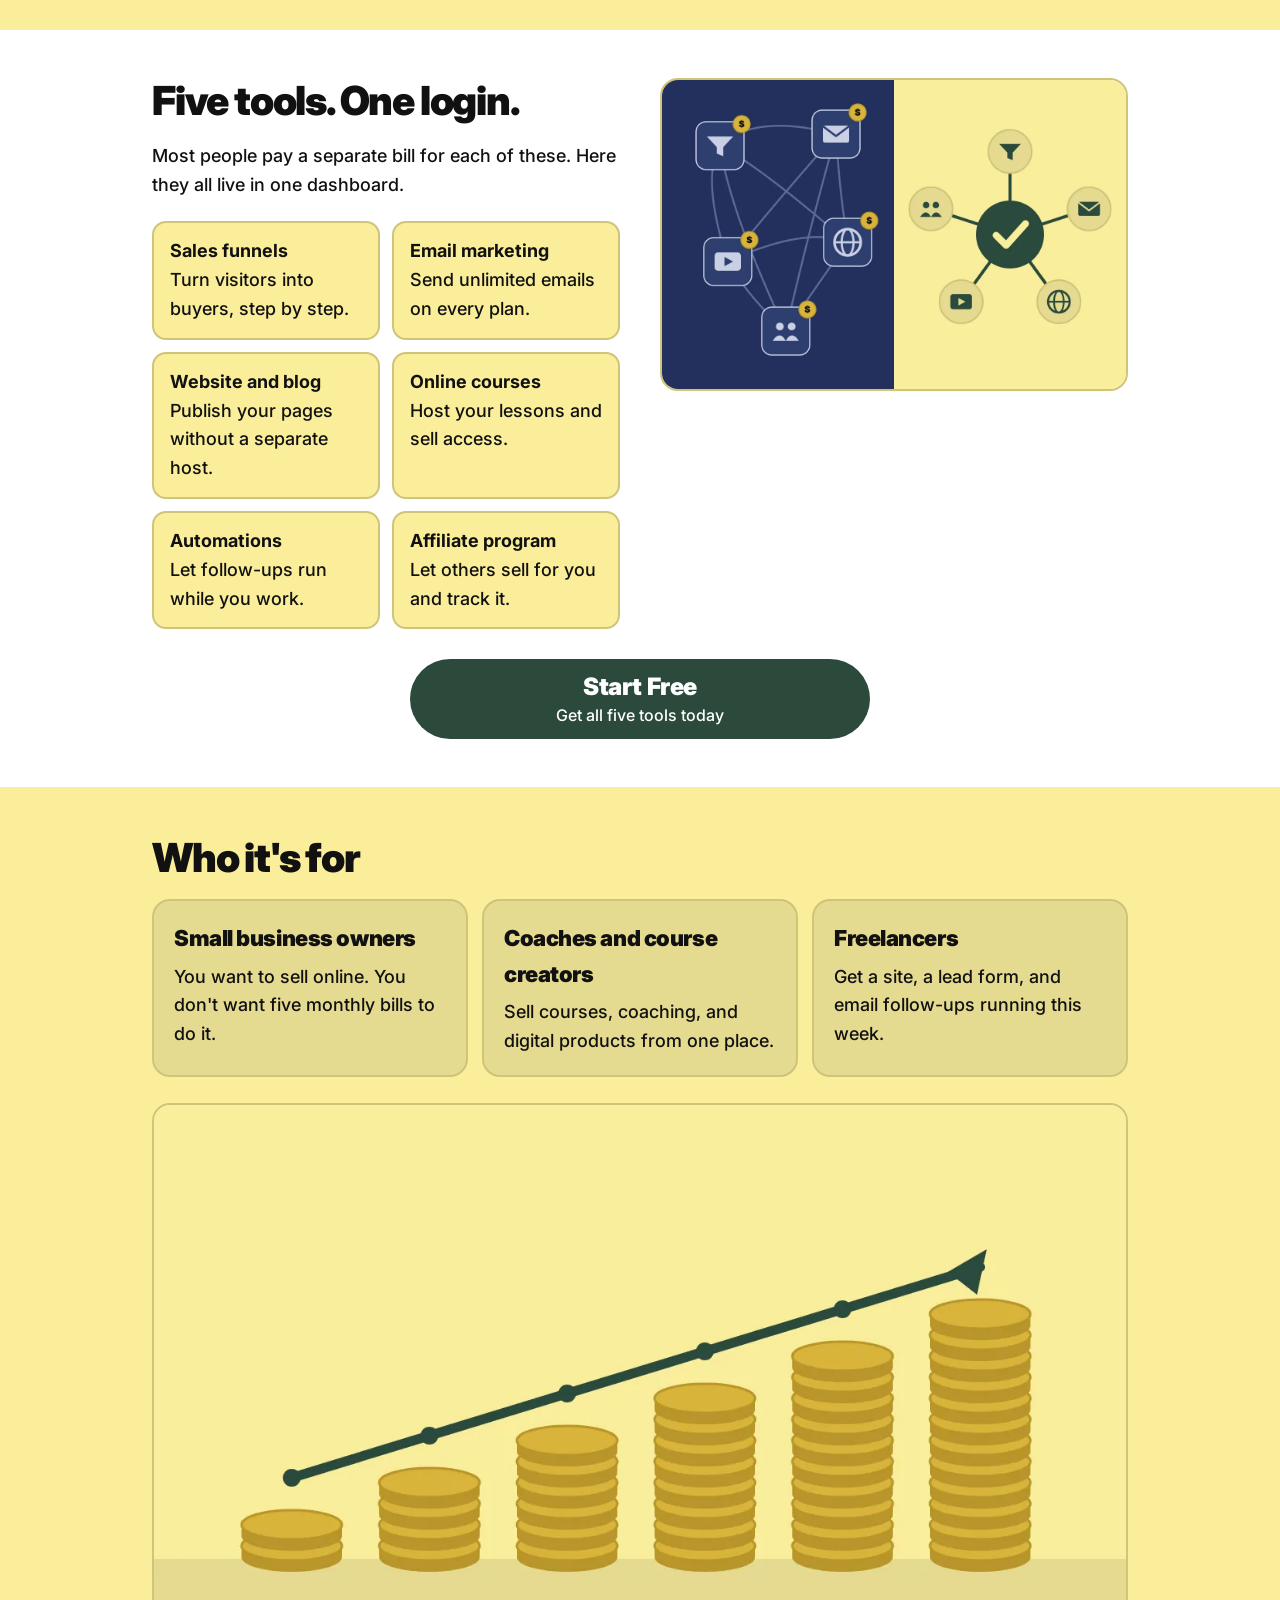
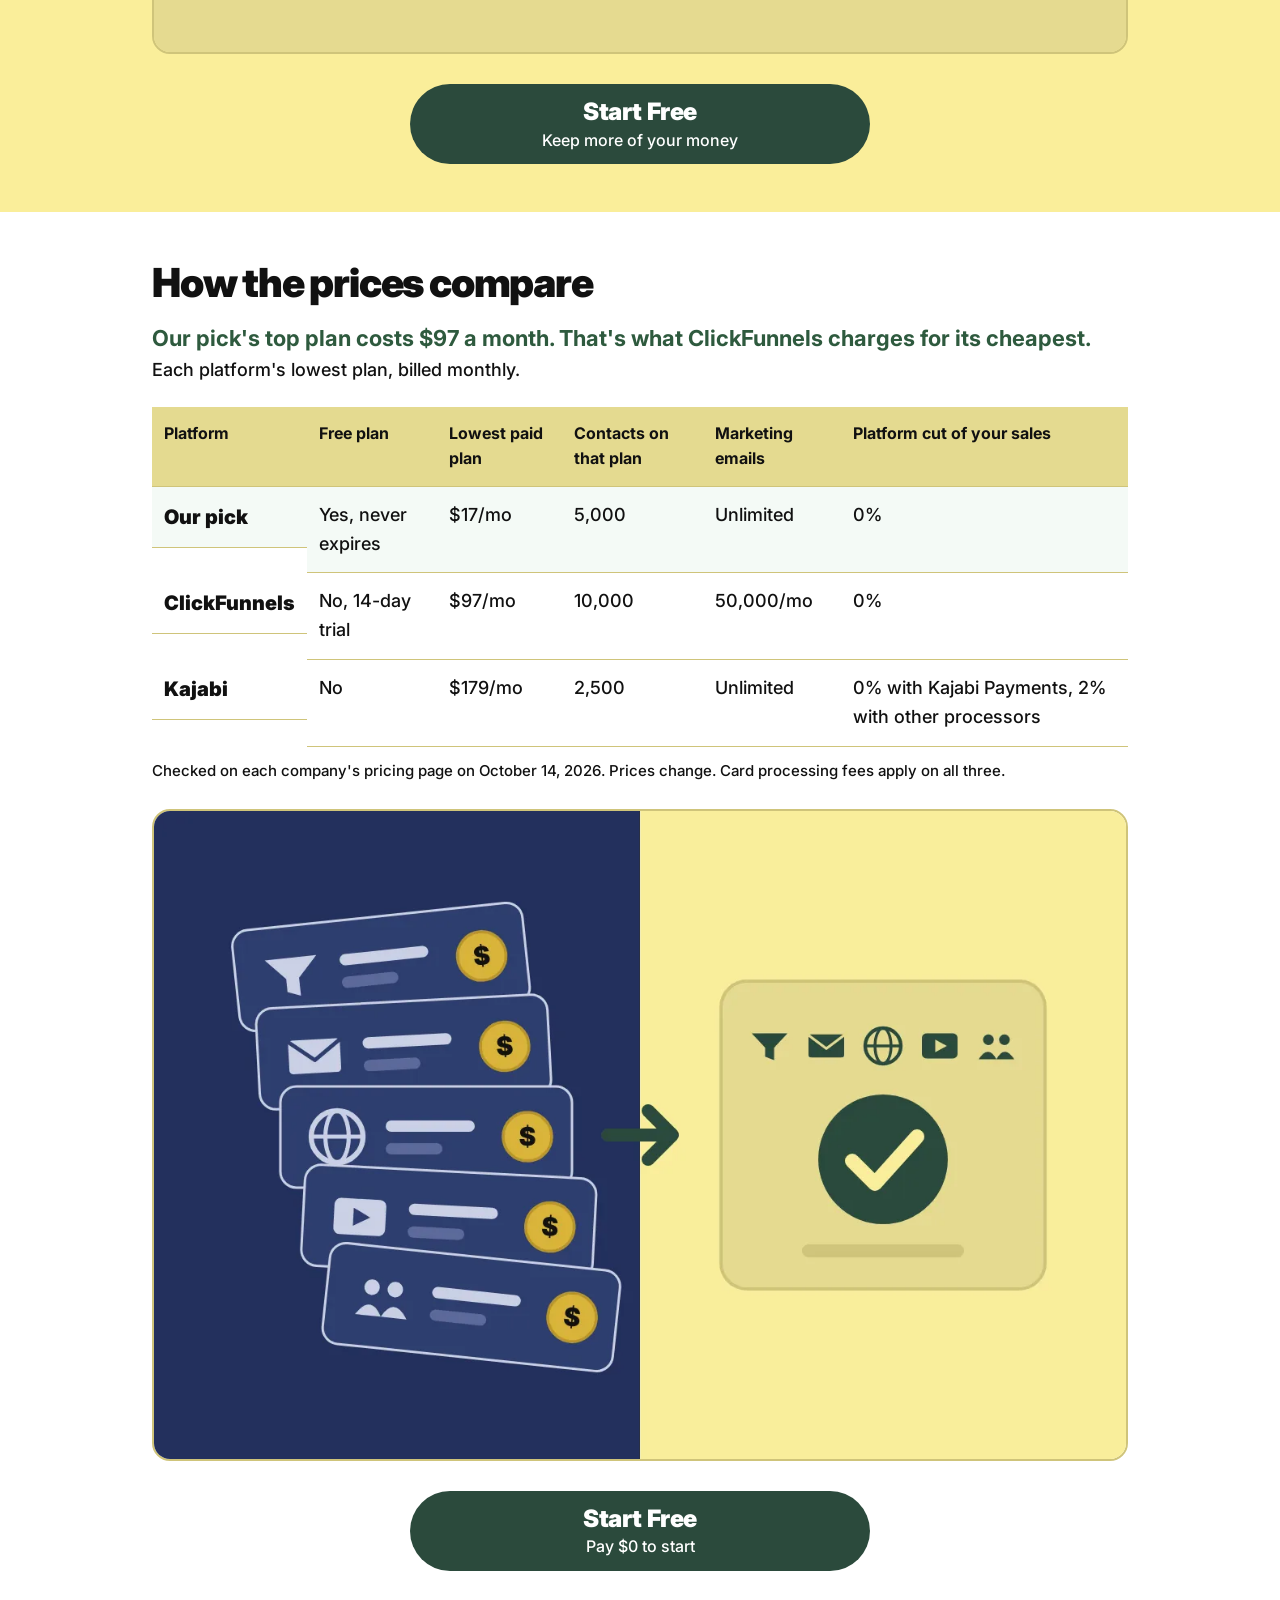
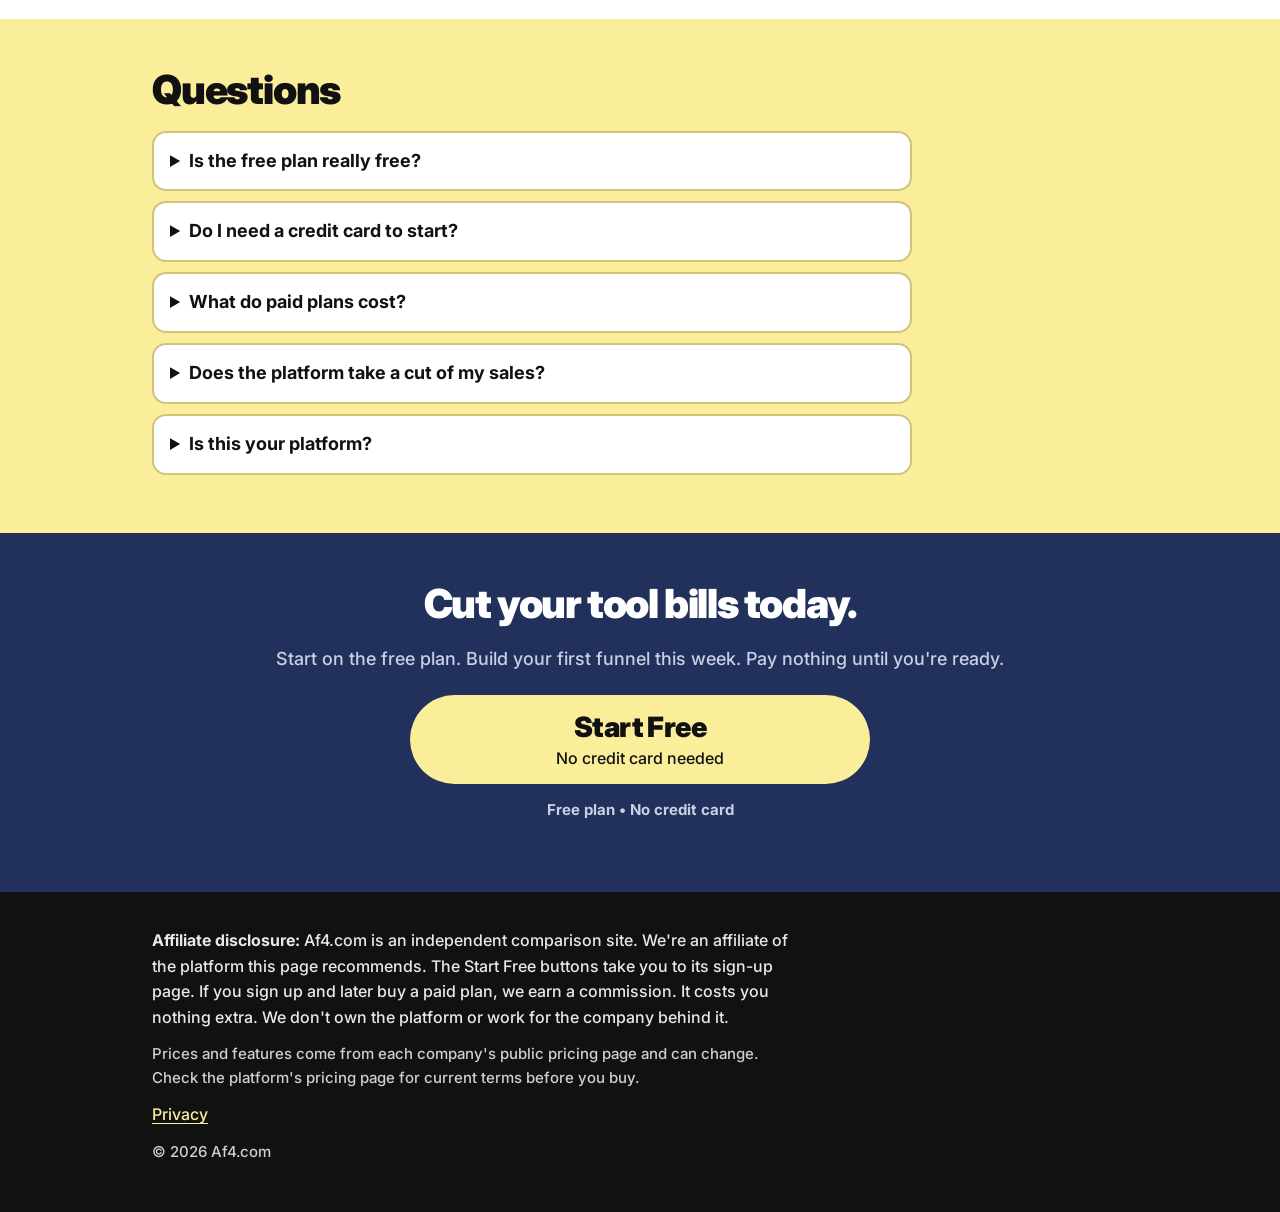
==== commit 68a8bccc: "Add files via upload" ====
--- a/index.html
+++ b/index.html
@@ -45,11 +45,10 @@
   <section class="hero" aria-labelledby="hero-title">
     <div class="hero-top">
       <div class="wrap">
-        <!-- Verified Oct 14, 2026: clickfunnels.com/pricing, Launch plan, monthly billing -->
-        <p><span class="eyebrow">ClickFunnels starts at</span><span class="big">$97<small>/mo</small></span></p>
+        <h1 id="hero-title" class="headline">Your all-in-one platform for <em>sales funnels, email marketing, online courses, blogging, and selling online.</em></h1>
         <span class="bar" aria-hidden="true"></span>
-        <p class="lede">That's their lowest plan, billed monthly. There is no free plan.</p>
-        <div class="seam"><span class="pill">Same goal</span></div>
+        <p class="promise">Everything you need to sell online. One login. Start free.</p>
+        <div class="seam"><span class="pill">Start free. Upgrade when you grow.</span></div>
       </div>
     </div>
     <svg class="wave" viewBox="0 0 1440 80" preserveAspectRatio="none" aria-hidden="true" focusable="false">
@@ -57,14 +56,34 @@
     </svg>
     <div class="hero-bottom">
       <div class="wrap">
-        <h1 id="hero-title"><span class="eyebrow">Our pick starts at</span><span class="big">$0</span></h1>
+        <!-- Plans verified Oct 14, 2026 on the platform's pricing page -->
+        <p class="price-line"><span class="eyebrow">Our pick starts at</span><span class="big">$0</span></p>
         <span class="bar" style="background:var(--green)" aria-hidden="true"></span>
-        <p class="highlight">A free plan that never expires.</p>
-        <p class="sub">Funnels, email, courses, and your website. One login, one bill. Upgrade only when it pays for itself.</p>
+        <p class="highlight">Free forever. No credit card.</p>
+        <p class="sub">2,000 contacts, 3 funnels, and 1 course on the free plan. Upgrade only when it pays for itself.</p>
+
+        <ul class="plans" aria-label="Paid plans">
+          <li class="plan">
+            <h2>Startup</h2>
+            <p class="price">$17<small>/mo</small></p>
+            <p>5,000 contacts, 10 funnels, 5 courses</p>
+          </li>
+          <li class="plan">
+            <h2>Webinar</h2>
+            <p class="price">$47<small>/mo</small></p>
+            <p>10,000 contacts, 50 funnels, 20 courses</p>
+          </li>
+          <li class="plan">
+            <h2>Unlimited</h2>
+            <p class="price">$97<small>/mo</small></p>
+            <p>Unlimited contacts, funnels, and courses</p>
+          </li>
+        </ul>
+        <p class="plan-note">Pay yearly and get 2 months free.</p>
 
         <!-- 4. Stat box -->
-        <section class="stats" aria-label="Key numbers">
-          <div class="stat"><strong>$17/mo</strong><span>First paid plan</span></div>
+        <section class="stats" aria-label="Included on every plan">
+          <div class="stat"><strong>Unlimited</strong><span>Emails on every plan</span></div>
           <div class="stat"><strong>0%</strong><span>Platform fee on your sales</span></div>
         </section>
 
@@ -128,6 +147,7 @@
   <section class="section section-alt" aria-labelledby="compare-title">
     <div class="wrap">
       <h2 id="compare-title">How the prices compare</h2>
+      <p class="highlight">Our pick's top plan costs $97 a month. That's what ClickFunnels charges for its cheapest.</p>
       <p class="intro">Each platform's lowest plan, billed monthly.</p>
       <table class="compare">
         <caption>Checked on each company's pricing page on October 14, 2026. Prices change. Card processing fees apply on all three.</caption>
--- a/assets/styles.css
+++ b/assets/styles.css
@@ -392,3 +392,68 @@
   .sticky-cta { display: none; }
   body { padding-bottom: 0; }
 }
+
+/* Hero headline: what we do */
+.headline {
+  margin: 0;
+  color: var(--white);
+  font-weight: 900;
+  font-size: 36px;
+  line-height: 1.1;
+  letter-spacing: -0.03em;
+  max-width: 18ch;
+}
+.headline em { font-style: normal; color: var(--yellow); }
+.promise {
+  margin: 0;
+  color: var(--navy-text);
+  font-size: 20px;
+  font-weight: 700;
+  max-width: var(--measure);
+}
+
+/* Plan ladder */
+.price-line { margin: 0; }
+.plans {
+  display: grid;
+  gap: 12px;
+  margin: 26px 0 0;
+  padding: 0;
+  list-style: none;
+}
+.plan {
+  background: var(--white);
+  border: 2px solid var(--card-border);
+  border-radius: 18px;
+  padding: 16px 18px;
+}
+.plan h2 {
+  margin: 0;
+  font-size: 15px;
+  font-weight: 700;
+  letter-spacing: 0.12em;
+  text-transform: uppercase;
+}
+.plan .price {
+  margin: 2px 0 6px;
+  font-weight: 900;
+  font-size: 36px;
+  line-height: 1.1;
+  letter-spacing: -0.03em;
+}
+.plan .price small { font-size: 18px; letter-spacing: 0; }
+.plan p { margin: 0; }
+.plan-note { margin: 14px 0 0; font-weight: 700; max-width: var(--measure); }
+
+@media (min-width: 640px) {
+  .headline { font-size: 52px; }
+  .plans { grid-template-columns: repeat(3, 1fr); }
+}
+@media (min-width: 900px) {
+  .headline { font-size: 64px; }
+}
+
+/* Long pill text wraps on small phones */
+.pill { white-space: normal; text-align: center; line-height: 1.35; }
+.stat strong { font-size: 26px; overflow-wrap: anywhere; }
+@media (min-width: 640px) { .stat strong { font-size: 40px; } }
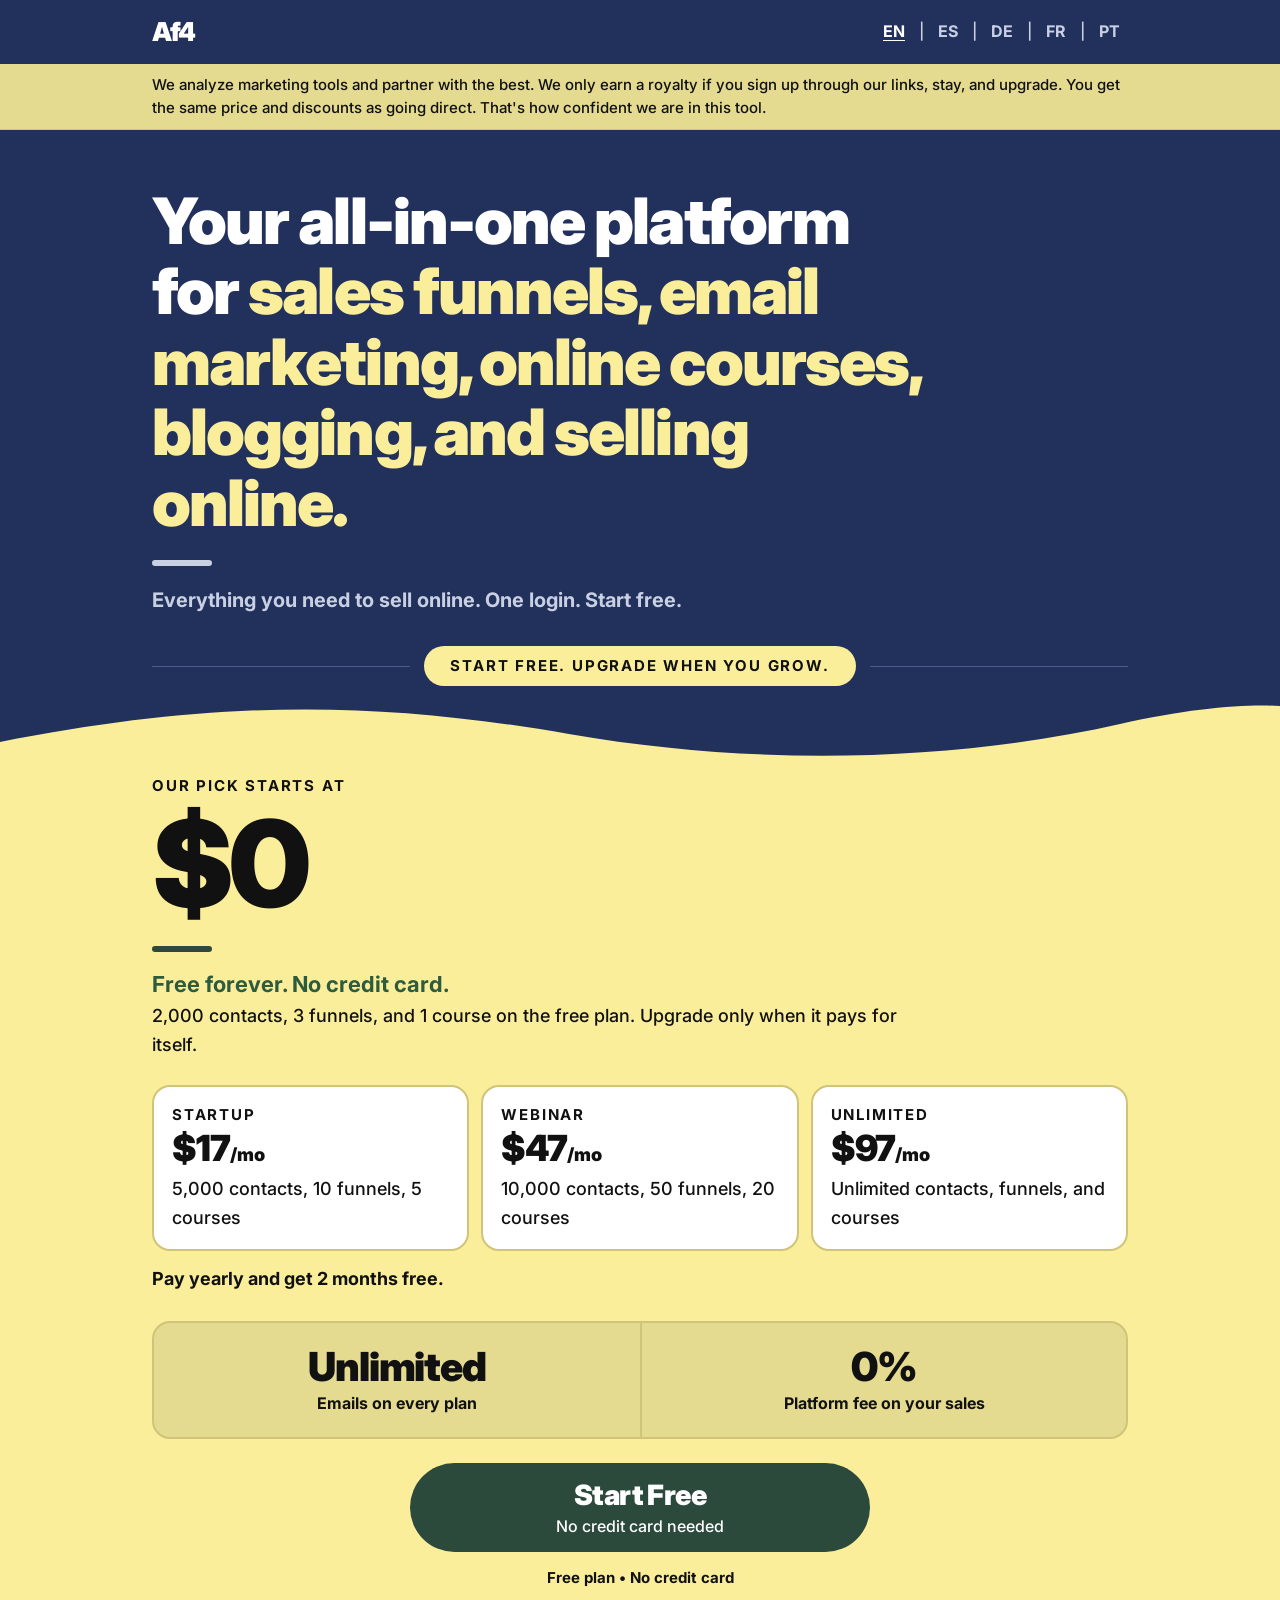
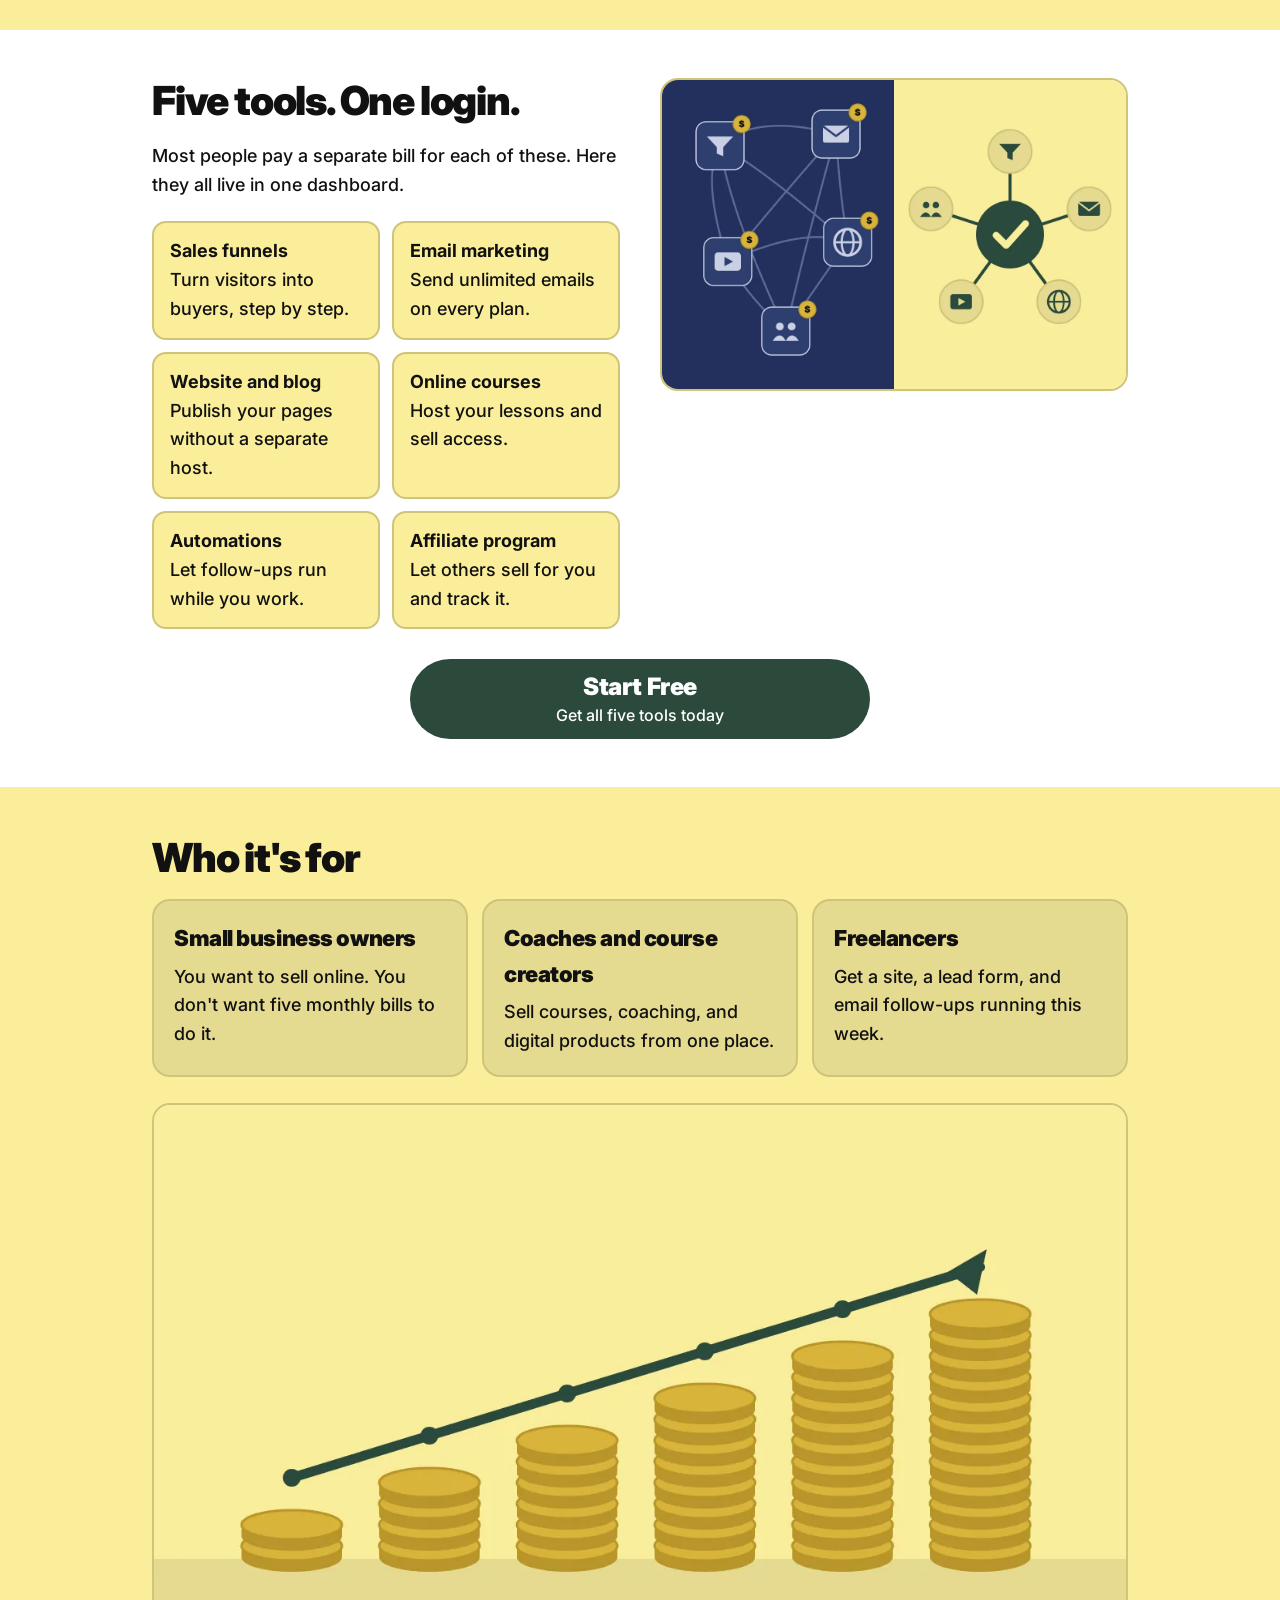
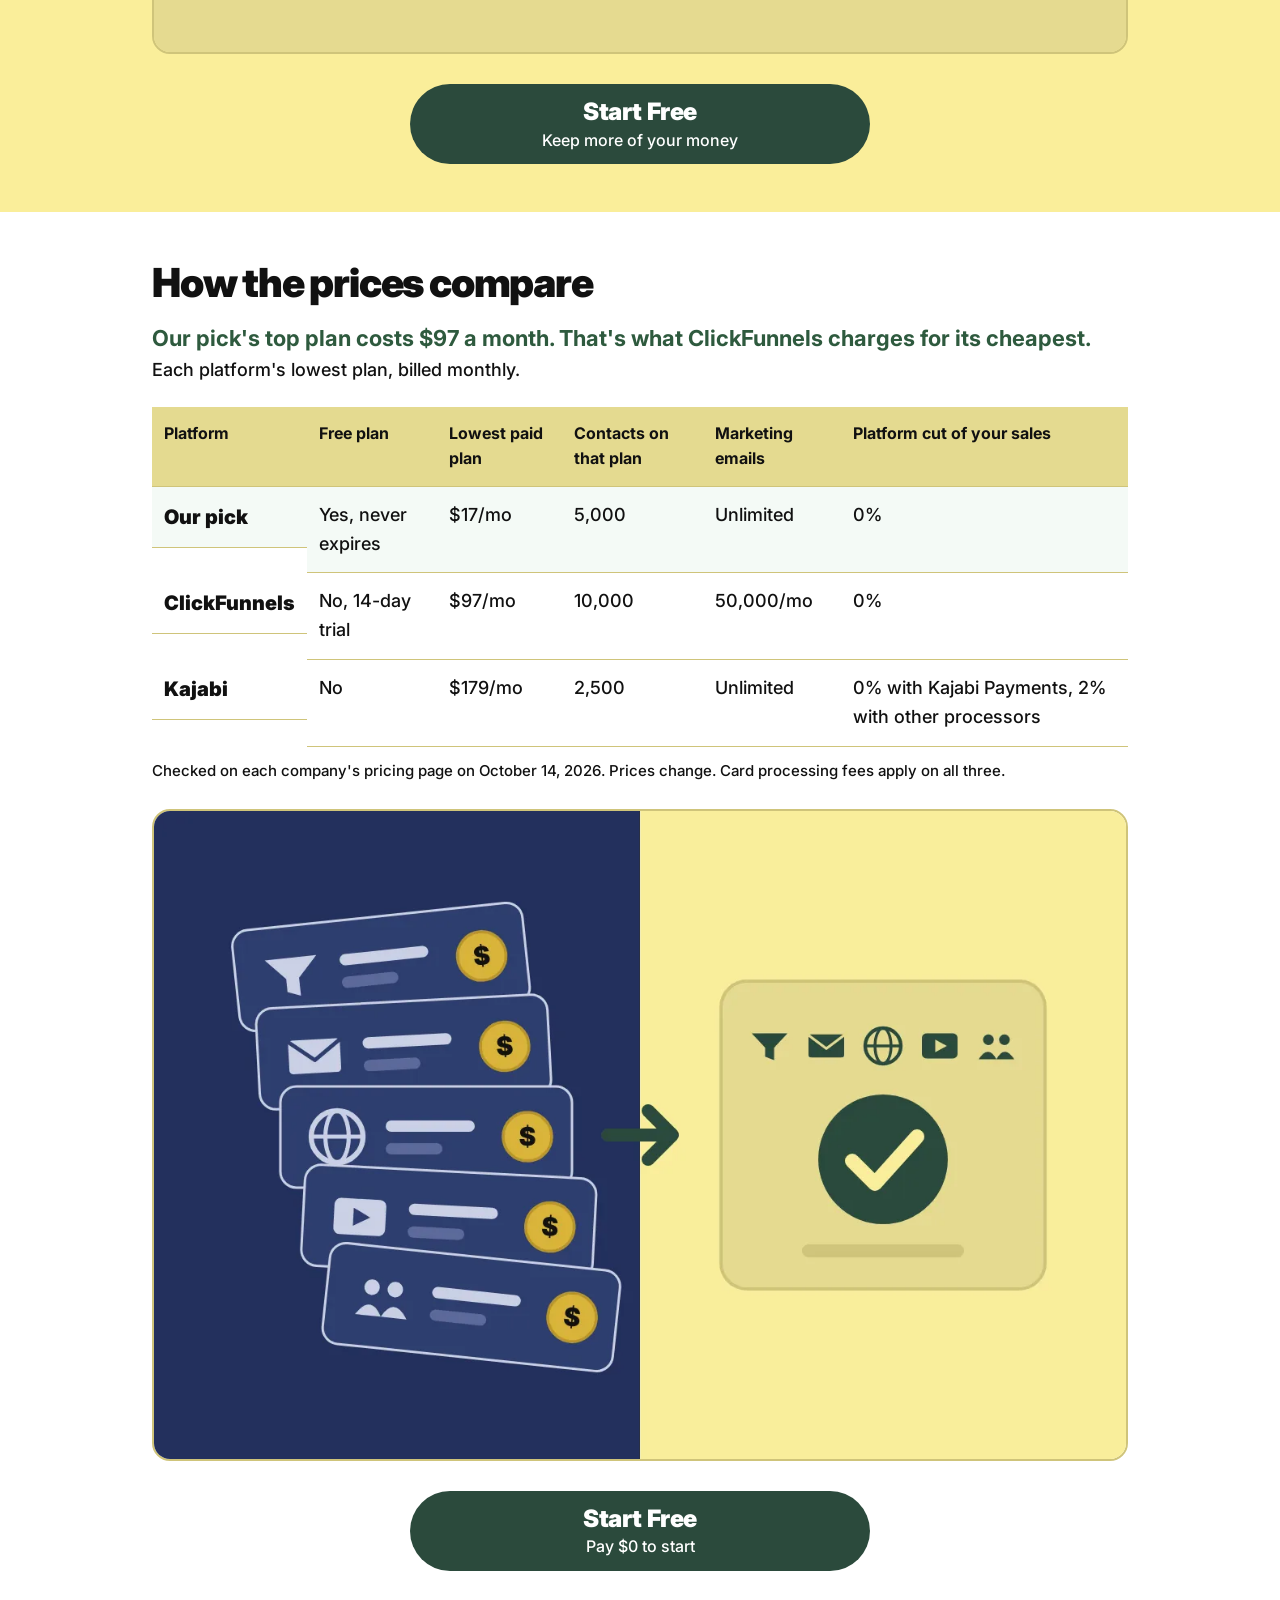
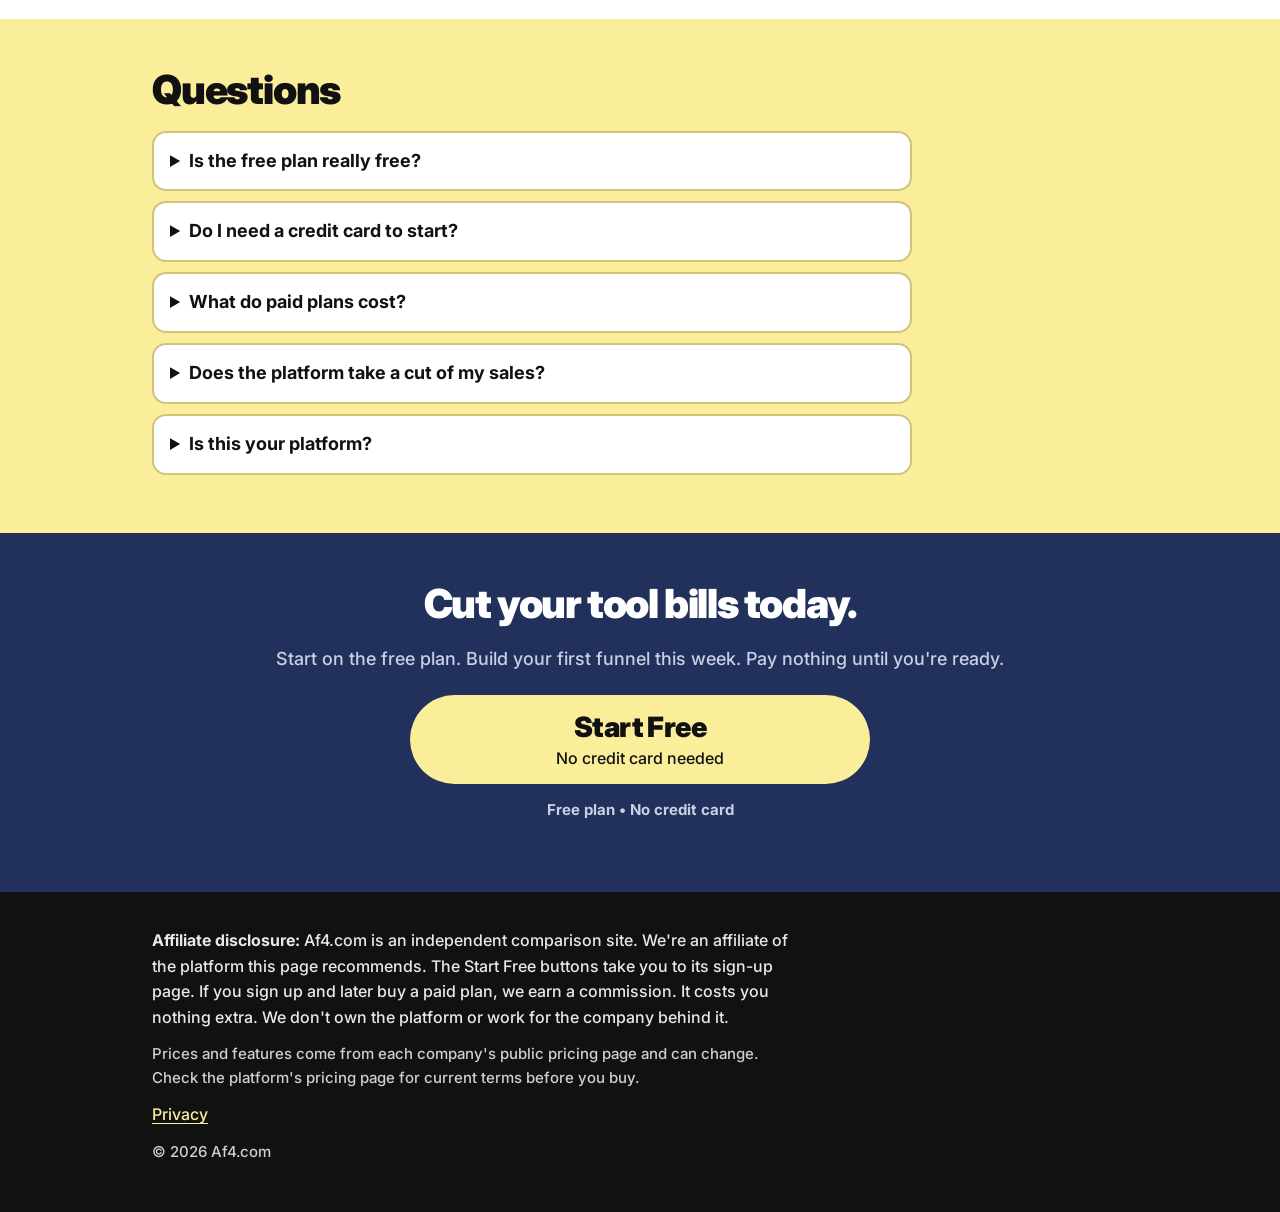
==== commit ba425609: "Add files via upload" ====
--- a/index.html
+++ b/index.html
@@ -8,6 +8,9 @@
 <link rel="canonical" href="https://af4.com/">
 <link rel="alternate" hreflang="en" href="https://af4.com/">
 <link rel="alternate" hreflang="es" href="https://af4.com/es/">
+<link rel="alternate" hreflang="de" href="https://af4.com/de/">
+<link rel="alternate" hreflang="fr" href="https://af4.com/fr/">
+<link rel="alternate" hreflang="pt-BR" href="https://af4.com/pt/">
 <link rel="alternate" hreflang="x-default" href="https://af4.com/">
 <meta property="og:type" content="website">
 <meta property="og:locale" content="en_US">
@@ -33,6 +36,12 @@
       <a href="/" hreflang="en" lang="en" aria-current="page">EN</a>
       <span aria-hidden="true">|</span>
       <a href="/es/" hreflang="es" lang="es">ES</a>
+      <span aria-hidden="true">|</span>
+      <a href="/de/" hreflang="de" lang="de">DE</a>
+      <span aria-hidden="true">|</span>
+      <a href="/fr/" hreflang="fr" lang="fr">FR</a>
+      <span aria-hidden="true">|</span>
+      <a href="/pt/" hreflang="pt-BR" lang="pt-BR">PT</a>
     </nav>
   </div>
 </header>
